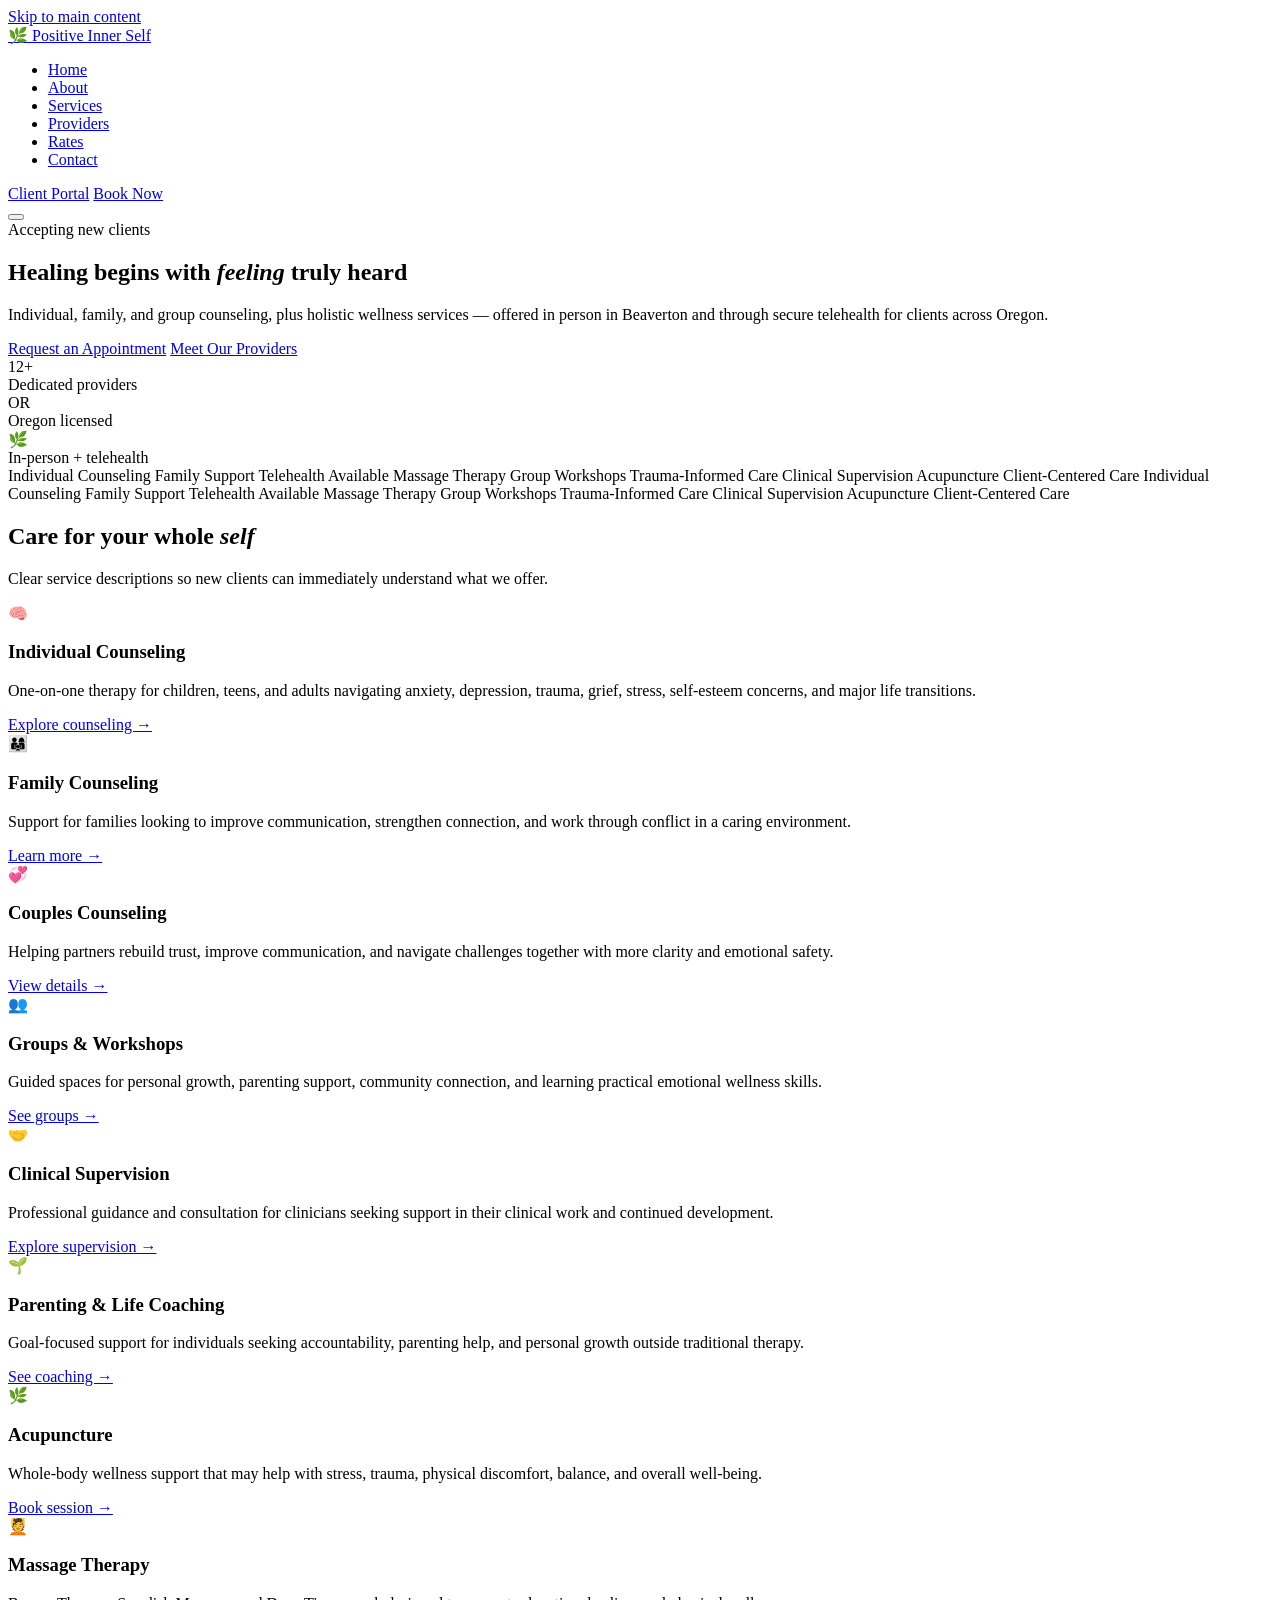
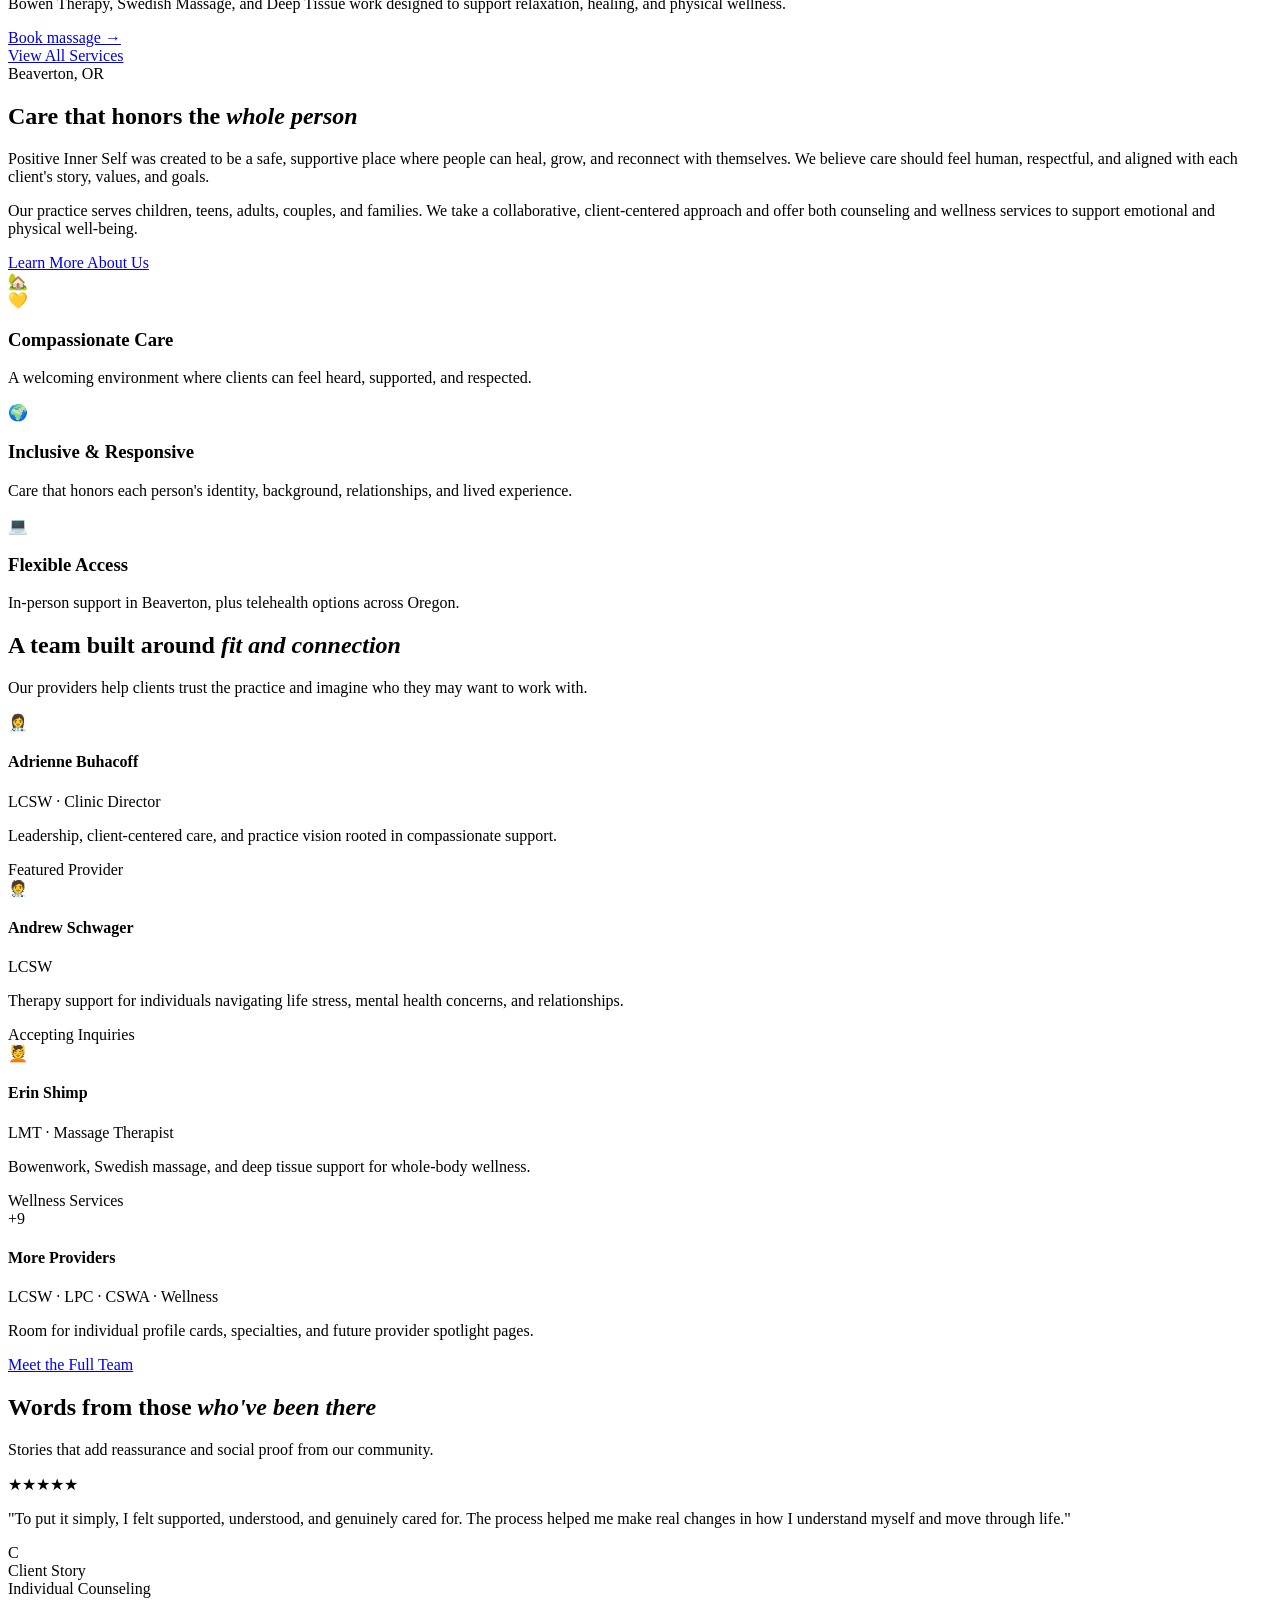
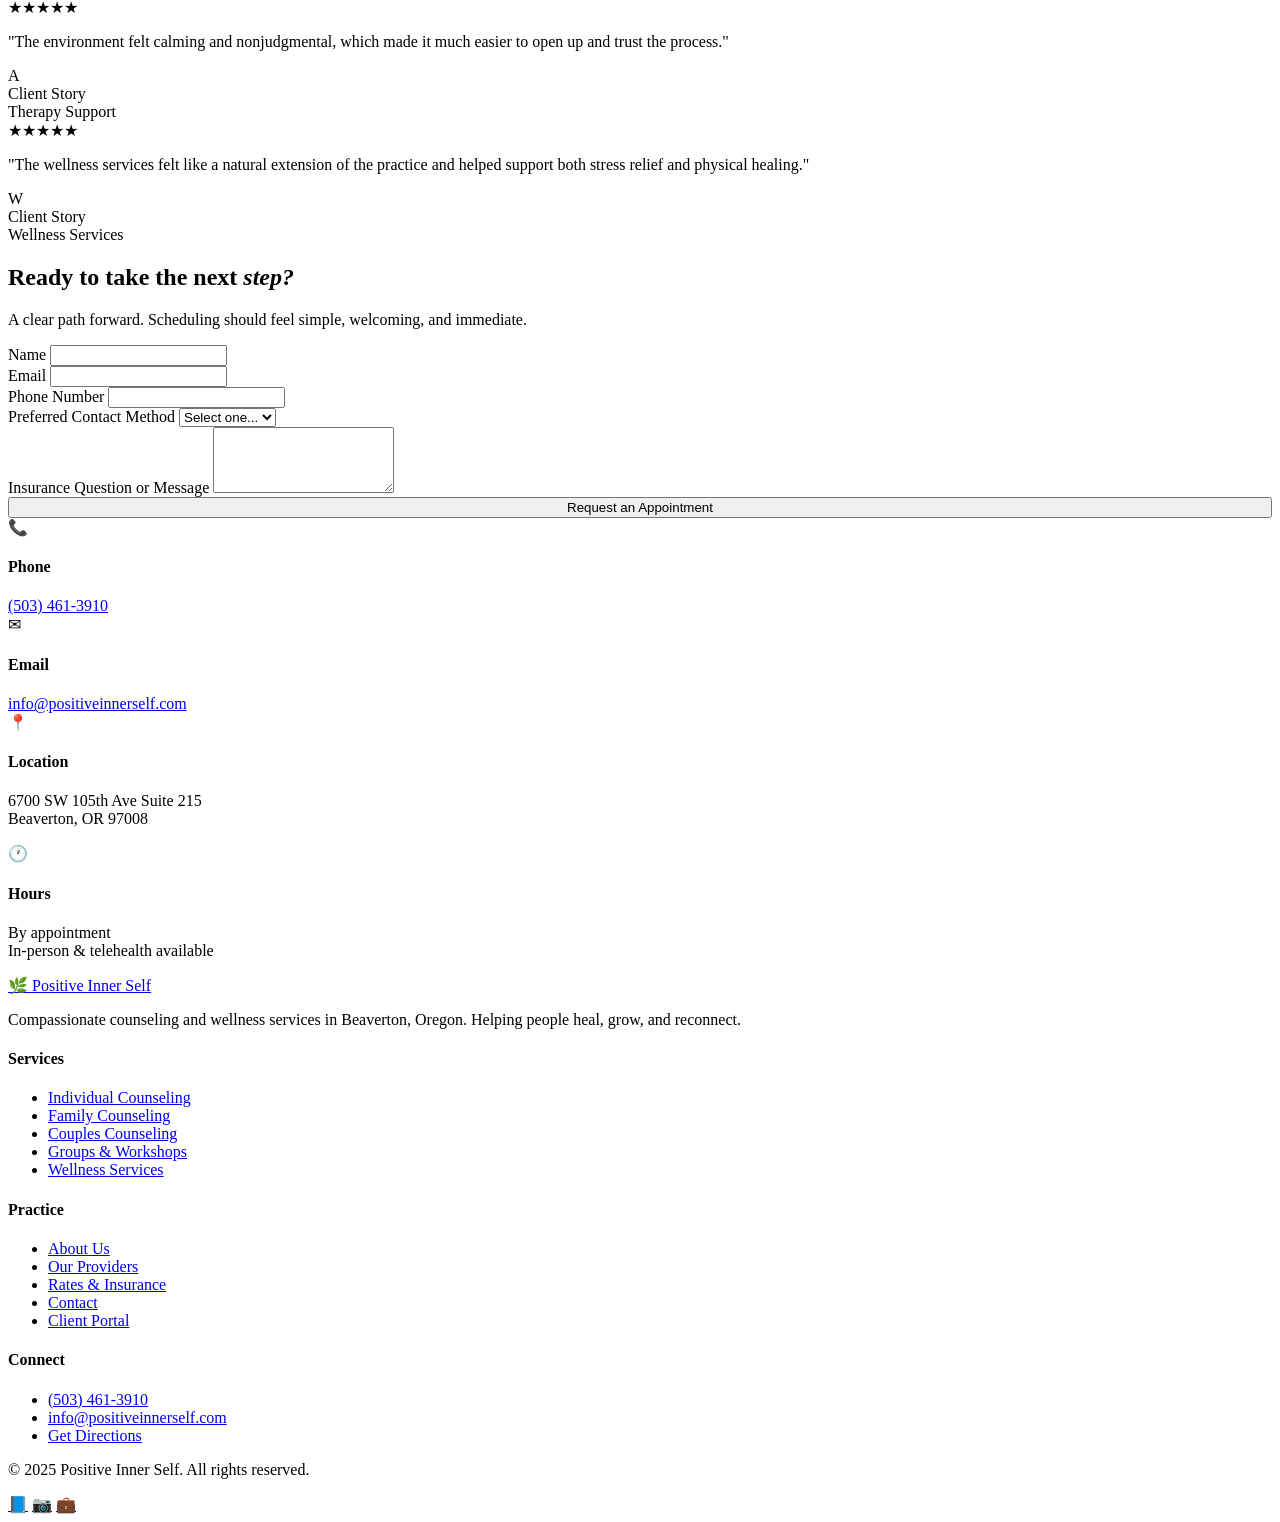
==== index.html @ ef91cd3d "Create index.html" ====
<!DOCTYPE html>
<html lang="en">
<head>
  <meta charset="UTF-8">
  <meta name="viewport" content="width=device-width, initial-scale=1.0">
  <meta name="description" content="Positive Inner Self offers compassionate counseling, therapy, and wellness services in Beaverton, Oregon. In-person and telehealth options available.">
  <title>Positive Inner Self — Compassionate Counseling in Beaverton, OR</title>
  <link rel="preconnect" href="[fonts.googleapis.com](https://fonts.googleapis.com)">
  <link rel="preconnect" href="[fonts.gstatic.com](https://fonts.gstatic.com)" crossorigin>
  <link href="[fonts.googleapis.com](https://fonts.googleapis.com/css2?family=Inter:wght@400;500;600;700&family=Playfair+Display:ital,wght@0,600;0,700;1,600&display=swap)" rel="stylesheet">
  <link rel="stylesheet" href="css/styles.css">
</head>
<body>
  <a href="#main" class="skip-link">Skip to main content</a>

  <!-- Header -->
  <header class="header">
    <div class="header-inner">
      <a href="index.html" class="logo">
        <span class="logo-icon">🌿</span>
        <span>Positive Inner Self</span>
      </a>
      <nav class="nav" id="nav">
        <ul class="nav-links">
          <li><a href="index.html" class="active">Home</a></li>
          <li><a href="about.html">About</a></li>
          <li><a href="services.html">Services</a></li>
          <li><a href="providers.html">Providers</a></li>
          <li><a href="rates.html">Rates</a></li>
          <li><a href="contact.html">Contact</a></li>
        </ul>
        <div class="nav-cta">
          <a href="portal.html" class="btn btn-outline btn-sm">Client Portal</a>
          <a href="contact.html" class="btn btn-primary btn-sm">Book Now</a>
        </div>
        <button class="mobile-menu-btn" aria-label="Toggle menu" onclick="document.getElementById('nav').classList.toggle('open')">
          <span></span>
          <span></span>
          <span></span>
        </button>
      </nav>
    </div>
  </header>

  <main id="main">
    <!-- Hero Section -->
    <section class="hero">
      <div class="container">
        <div class="hero-content">
          <span class="hero-badge">Accepting new clients</span>
          <h1>Healing begins with <em class="text-accent">feeling</em> truly heard</h1>
          <p>Individual, family, and group counseling, plus holistic wellness services — offered in person in Beaverton and through secure telehealth for clients across Oregon.</p>
          <div class="hero-buttons">
            <a href="contact.html" class="btn btn-primary btn-lg">Request an Appointment</a>
            <a href="providers.html" class="btn btn-secondary btn-lg">Meet Our Providers</a>
          </div>
          <div class="hero-stats">
            <div class="hero-stat">
              <div class="hero-stat-number">12+</div>
              <div class="hero-stat-label">Dedicated providers</div>
            </div>
            <div class="hero-stat">
              <div class="hero-stat-number">OR</div>
              <div class="hero-stat-label">Oregon licensed</div>
            </div>
            <div class="hero-stat">
              <div class="hero-stat-number">🌿</div>
              <div class="hero-stat-label">In-person + telehealth</div>
            </div>
          </div>
        </div>
      </div>
    </section>

    <!-- Service Tags Marquee -->
    <div class="marquee">
      <div class="marquee-content">
        <span class="marquee-tag">Individual Counseling</span>
        <span class="marquee-tag">Family Support</span>
        <span class="marquee-tag">Telehealth Available</span>
        <span class="marquee-tag">Massage Therapy</span>
        <span class="marquee-tag">Group Workshops</span>
        <span class="marquee-tag">Trauma-Informed Care</span>
        <span class="marquee-tag">Clinical Supervision</span>
        <span class="marquee-tag">Acupuncture</span>
        <span class="marquee-tag">Client-Centered Care</span>
        <span class="marquee-tag">Individual Counseling</span>
        <span class="marquee-tag">Family Support</span>
        <span class="marquee-tag">Telehealth Available</span>
        <span class="marquee-tag">Massage Therapy</span>
        <span class="marquee-tag">Group Workshops</span>
        <span class="marquee-tag">Trauma-Informed Care</span>
        <span class="marquee-tag">Clinical Supervision</span>
        <span class="marquee-tag">Acupuncture</span>
        <span class="marquee-tag">Client-Centered Care</span>
      </div>
    </div>

    <!-- Services Section -->
    <section class="section">
      <div class="container">
        <div class="section-header">
          <h2>Care for your whole <em class="text-accent">self</em></h2>
          <p>Clear service descriptions so new clients can immediately understand what we offer.</p>
        </div>
        <div class="services-grid">
          <div class="card service-card featured">
            <div class="card-icon">🧠</div>
            <h3>Individual Counseling</h3>
            <p>One-on-one therapy for children, teens, and adults navigating anxiety, depression, trauma, grief, stress, self-esteem concerns, and major life transitions.</p>
            <a href="services.html#individual" class="card-link">Explore counseling →</a>
          </div>
          <div class="card service-card">
            <div class="card-icon">👨‍👩‍👧</div>
            <h3>Family Counseling</h3>
            <p>Support for families looking to improve communication, strengthen connection, and work through conflict in a caring environment.</p>
            <a href="services.html#family" class="card-link">Learn more →</a>
          </div>
          <div class="card service-card">
            <div class="card-icon">💞</div>
            <h3>Couples Counseling</h3>
            <p>Helping partners rebuild trust, improve communication, and navigate challenges together with more clarity and emotional safety.</p>
            <a href="services.html#couples" class="card-link">View details →</a>
          </div>
          <div class="card service-card">
            <div class="card-icon">👥</div>
            <h3>Groups & Workshops</h3>
            <p>Guided spaces for personal growth, parenting support, community connection, and learning practical emotional wellness skills.</p>
            <a href="services.html#groups" class="card-link">See groups →</a>
          </div>
          <div class="card service-card">
            <div class="card-icon">🤝</div>
            <h3>Clinical Supervision</h3>
            <p>Professional guidance and consultation for clinicians seeking support in their clinical work and continued development.</p>
            <a href="services.html#supervision" class="card-link">Explore supervision →</a>
          </div>
          <div class="card service-card">
            <div class="card-icon">🌱</div>
            <h3>Parenting & Life Coaching</h3>
            <p>Goal-focused support for individuals seeking accountability, parenting help, and personal growth outside traditional therapy.</p>
            <a href="services.html#coaching" class="card-link">See coaching →</a>
          </div>
          <div class="card service-card">
            <div class="card-icon">🌿</div>
            <h3>Acupuncture</h3>
            <p>Whole-body wellness support that may help with stress, trauma, physical discomfort, balance, and overall well-being.</p>
            <a href="services.html#acupuncture" class="card-link">Book session →</a>
          </div>
          <div class="card service-card">
            <div class="card-icon">💆</div>
            <h3>Massage Therapy</h3>
            <p>Bowen Therapy, Swedish Massage, and Deep Tissue work designed to support relaxation, healing, and physical wellness.</p>
            <a href="services.html#massage" class="card-link">Book massage →</a>
          </div>
        </div>
        <div class="text-center mt-4">
          <a href="services.html" class="btn btn-primary">View All Services</a>
        </div>
      </div>
    </section>

    <!-- About Preview Section -->
    <section class="section" style="background: var(--color-primary-light);">
      <div class="container">
        <div class="about-content">
          <div>
            <span class="hero-badge">Beaverton, OR</span>
            <h2>Care that honors the <em class="text-accent">whole person</em></h2>
            <p>Positive Inner Self was created to be a safe, supportive place where people can heal, grow, and reconnect with themselves. We believe care should feel human, respectful, and aligned with each client's story, values, and goals.</p>
            <p>Our practice serves children, teens, adults, couples, and families. We take a collaborative, client-centered approach and offer both counseling and wellness services to support emotional and physical well-being.</p>
            <a href="about.html" class="btn btn-primary mt-2">Learn More About Us</a>
          </div>
          <div class="about-image">🏡</div>
        </div>
      </div>
    </section>

    <!-- Values Section -->
    <section class="section">
      <div class="container">
        <div class="values-grid">
          <div class="card value-card">
            <div class="value-icon">💛</div>
            <h3>Compassionate Care</h3>
            <p>A welcoming environment where clients can feel heard, supported, and respected.</p>
          </div>
          <div class="card value-card">
            <div class="value-icon">🌍</div>
            <h3>Inclusive & Responsive</h3>
            <p>Care that honors each person's identity, background, relationships, and lived experience.</p>
          </div>
          <div class="card value-card">
            <div class="value-icon">💻</div>
            <h3>Flexible Access</h3>
            <p>In-person support in Beaverton, plus telehealth options across Oregon.</p>
          </div>
        </div>
      </div>
    </section>

    <!-- Providers Preview -->
    <section class="section" style="background: var(--color-white);">
      <div class="container">
        <div class="section-header">
          <h2>A team built around <em class="text-accent">fit and connection</em></h2>
          <p>Our providers help clients trust the practice and imagine who they may want to work with.</p>
        </div>
        <div class="providers-grid">
          <div class="card provider-card">
            <div class="provider-avatar">👩‍⚕️</div>
            <h4>Adrienne Buhacoff</h4>
            <p class="provider-role">LCSW · Clinic Director</p>
            <p>Leadership, client-centered care, and practice vision rooted in compassionate support.</p>
            <span class="provider-badge">Featured Provider</span>
          </div>
          <div class="card provider-card">
            <div class="provider-avatar">🧑‍⚕️</div>
            <h4>Andrew Schwager</h4>
            <p class="provider-role">LCSW</p>
            <p>Therapy support for individuals navigating life stress, mental health concerns, and relationships.</p>
            <span class="provider-badge">Accepting Inquiries</span>
          </div>
          <div class="card provider-card">
            <div class="provider-avatar">💆</div>
            <h4>Erin Shimp</h4>
            <p class="provider-role">LMT · Massage Therapist</p>
            <p>Bowenwork, Swedish massage, and deep tissue support for whole-body wellness.</p>
            <span class="provider-badge">Wellness Services</span>
          </div>
          <div class="card provider-card">
            <div class="provider-avatar">+9</div>
            <h4>More Providers</h4>
            <p class="provider-role">LCSW · LPC · CSWA · Wellness</p>
            <p>Room for individual profile cards, specialties, and future provider spotlight pages.</p>
          </div>
        </div>
        <div class="text-center mt-4">
          <a href="providers.html" class="btn btn-primary">Meet the Full Team</a>
        </div>
      </div>
    </section>

    <!-- Testimonials Section -->
    <section class="section">
      <div class="container">
        <div class="section-header">
          <h2>Words from those <em class="text-accent">who've been there</em></h2>
          <p>Stories that add reassurance and social proof from our community.</p>
        </div>
        <div class="testimonials-grid">
          <div class="testimonial-card">
            <div class="testimonial-stars">★★★★★</div>
            <p class="testimonial-text">"To put it simply, I felt supported, understood, and genuinely cared for. The process helped me make real changes in how I understand myself and move through life."</p>
            <div class="testimonial-author">
              <div class="testimonial-avatar">C</div>
              <div>
                <div class="testimonial-name">Client Story</div>
                <div class="testimonial-service">Individual Counseling</div>
              </div>
            </div>
          </div>
          <div class="testimonial-card">
            <div class="testimonial-stars">★★★★★</div>
            <p class="testimonial-text">"The environment felt calming and nonjudgmental, which made it much easier to open up and trust the process."</p>
            <div class="testimonial-author">
              <div class="testimonial-avatar">A</div>
              <div>
                <div class="testimonial-name">Client Story</div>
                <div class="testimonial-service">Therapy Support</div>
              </div>
            </div>
          </div>
          <div class="testimonial-card">
            <div class="testimonial-stars">★★★★★</div>
            <p class="testimonial-text">"The wellness services felt like a natural extension of the practice and helped support both stress relief and physical healing."</p>
            <div class="testimonial-author">
              <div class="testimonial-avatar">W</div>
              <div>
                <div class="testimonial-name">Client Story</div>
                <div class="testimonial-service">Wellness Services</div>
              </div>
            </div>
          </div>
        </div>
      </div>
    </section>

    <!-- CTA Section -->
    <section class="section contact-section">
      <div class="container">
        <div class="section-header">
          <h2>Ready to take the next <em class="text-accent">step?</em></h2>
          <p>A clear path forward. Scheduling should feel simple, welcoming, and immediate.</p>
        </div>
        <div class="contact-grid">
          <div class="contact-form">
            <form action="#" method="POST">
              <div class="form-group">
                <label for="name">Name</label>
                <input type="text" id="name" name="name" required>
              </div>
              <div class="form-group">
                <label for="email">Email</label>
                <input type="email" id="email" name="email" required>
              </div>
              <div class="form-group">
                <label for="phone">Phone Number</label>
                <input type="tel" id="phone" name="phone">
              </div>
              <div class="form-group">
                <label for="contact-method">Preferred Contact Method</label>
                <select id="contact-method" name="contact-method">
                  <option value="">Select one...</option>
                  <option value="email">Email</option>
                  <option value="phone">Phone</option>
                  <option value="either">Either</option>
                </select>
              </div>
              <div class="form-group">
                <label for="message">Insurance Question or Message</label>
                <textarea id="message" name="message" rows="4"></textarea>
              </div>
              <button type="submit" class="btn btn-primary btn-lg" style="width: 100%;">Request an Appointment</button>
            </form>
          </div>
          <div class="contact-info">
            <div class="contact-item">
              <div class="contact-icon">📞</div>
              <div>
                <h4>Phone</h4>
                <a href="tel:5034613910">(503) 461-3910</a>
              </div>
            </div>
            <div class="contact-item">
              <div class="contact-icon">✉</div>
              <div>
                <h4>Email</h4>
                <a href="mailto:info@positiveinnerself.com">info@positiveinnerself.com</a>
              </div>
            </div>
            <div class="contact-item">
              <div class="contact-icon">📍</div>
              <div>
                <h4>Location</h4>
                <p>6700 SW 105th Ave Suite 215<br>Beaverton, OR 97008</p>
              </div>
            </div>
            <div class="contact-item">
              <div class="contact-icon">🕐</div>
              <div>
                <h4>Hours</h4>
                <p>By appointment<br>In-person & telehealth available</p>
              </div>
            </div>
          </div>
        </div>
      </div>
    </section>
  </main>

  <!-- Footer -->
  <footer class="footer">
    <div class="container">
      <div class="footer-grid">
        <div class="footer-brand">
          <a href="index.html" class="logo">
            <span class="logo-icon">🌿</span>
            <span>Positive Inner Self</span>
          </a>
          <p>Compassionate counseling and wellness services in Beaverton, Oregon. Helping people heal, grow, and reconnect.</p>
        </div>
        <div class="footer-column">
          <h4>Services</h4>
          <ul class="footer-links">
            <li><a href="services.html#individual">Individual Counseling</a></li>
            <li><a href="services.html#family">Family Counseling</a></li>
            <li><a href="services.html#couples">Couples Counseling</a></li>
            <li><a href="services.html#groups">Groups & Workshops</a></li>
            <li><a href="services.html#wellness">Wellness Services</a></li>
          </ul>
        </div>
        <div class="footer-column">
          <h4>Practice</h4>
          <ul class="footer-links">
            <li><a href="about.html">About Us</a></li>
            <li><a href="providers.html">Our Providers</a></li>
            <li><a href="rates.html">Rates & Insurance</a></li>
            <li><a href="contact.html">Contact</a></li>
            <li><a href="portal.html">Client Portal</a></li>
          </ul>
        </div>
        <div class="footer-column">
          <h4>Connect</h4>
          <ul class="footer-links">
            <li><a href="tel:5034613910">(503) 461-3910</a></li>
            <li><a href="mailto:info@positiveinnerself.com">info@positiveinnerself.com</a></li>
            <li><a href="[maps.google.com](https://maps.google.com)" target="_blank" rel="noopener">Get Directions</a></li>
          </ul>
        </div>
      </div>
      <div class="footer-bottom">
        <p>&copy; 2025 Positive Inner Self. All rights reserved.</p>
        <div class="footer-social">
          <a href="#" aria-label="Facebook">📘</a>
          <a href="#" aria-label="Instagram">📷</a>
          <a href="#" aria-label="LinkedIn">💼</a>
        </div>
      </div>
    </div>
  </footer>
</body>
</html>
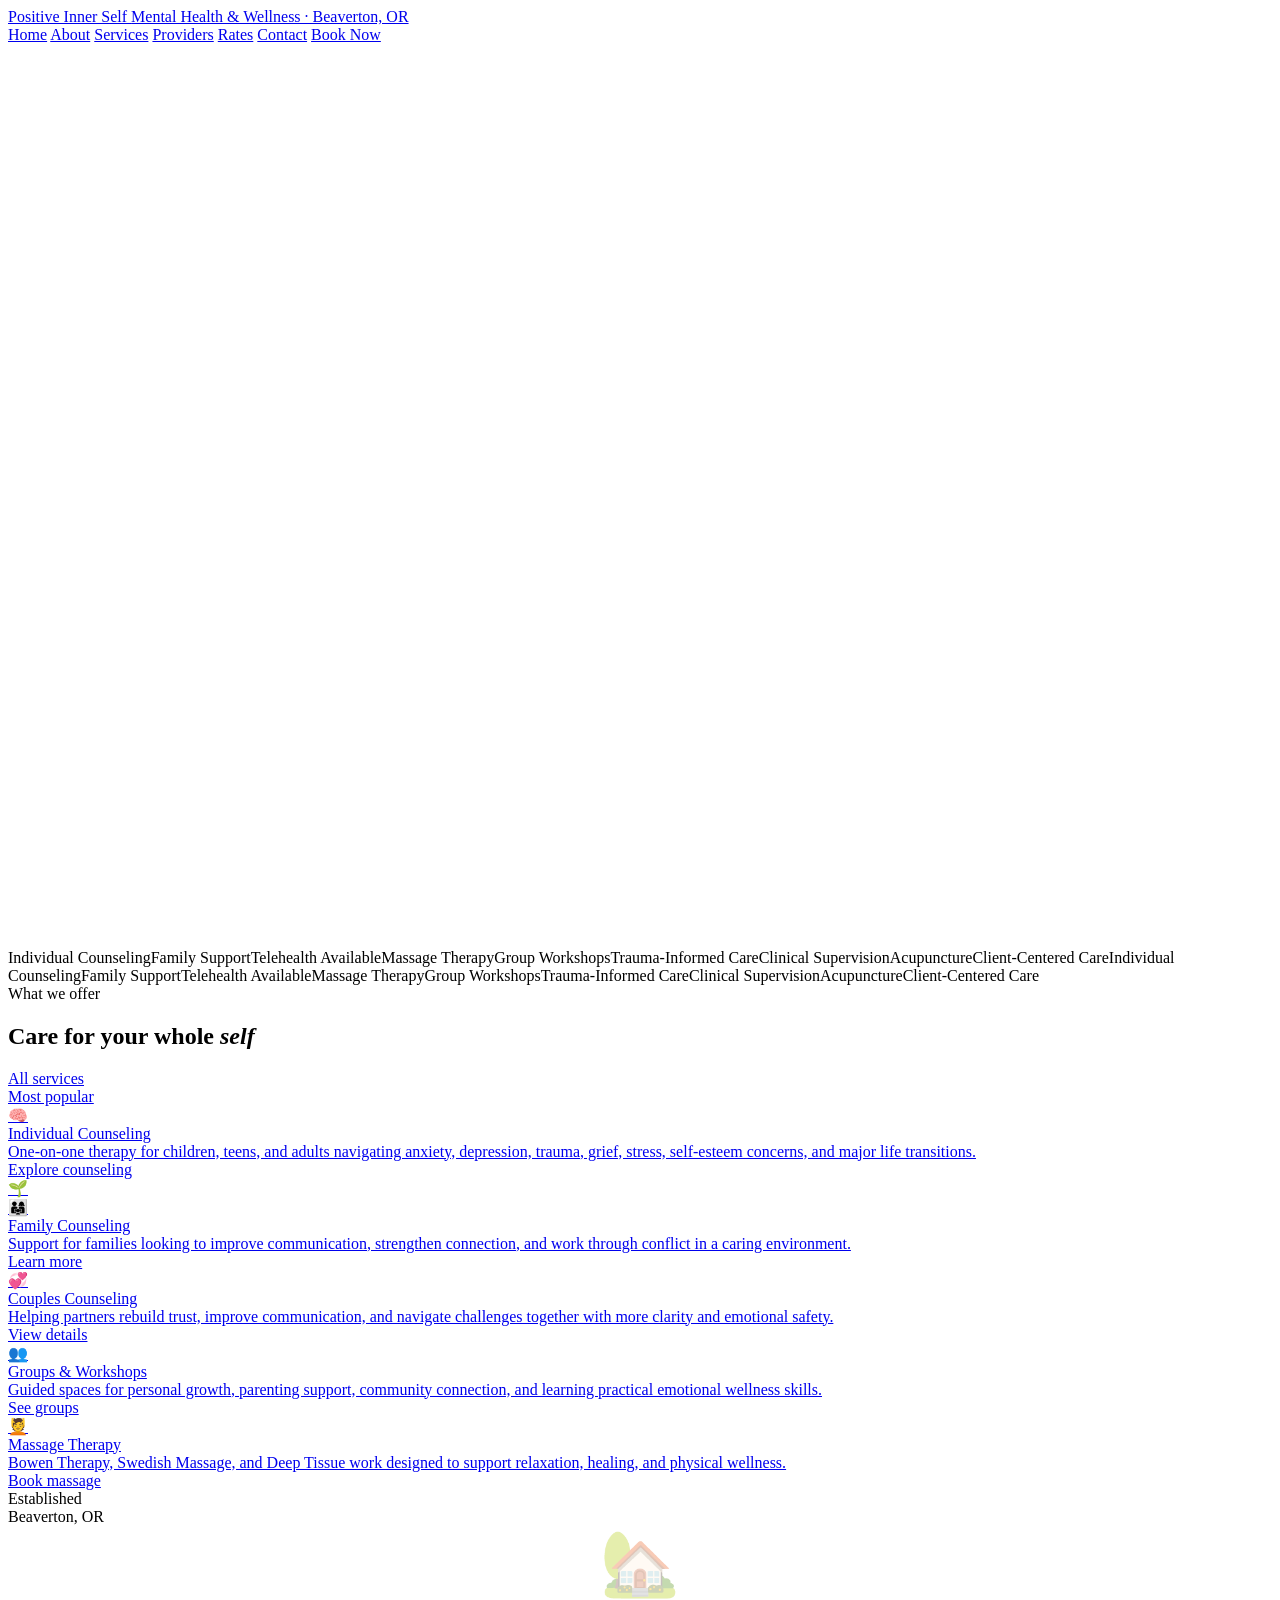
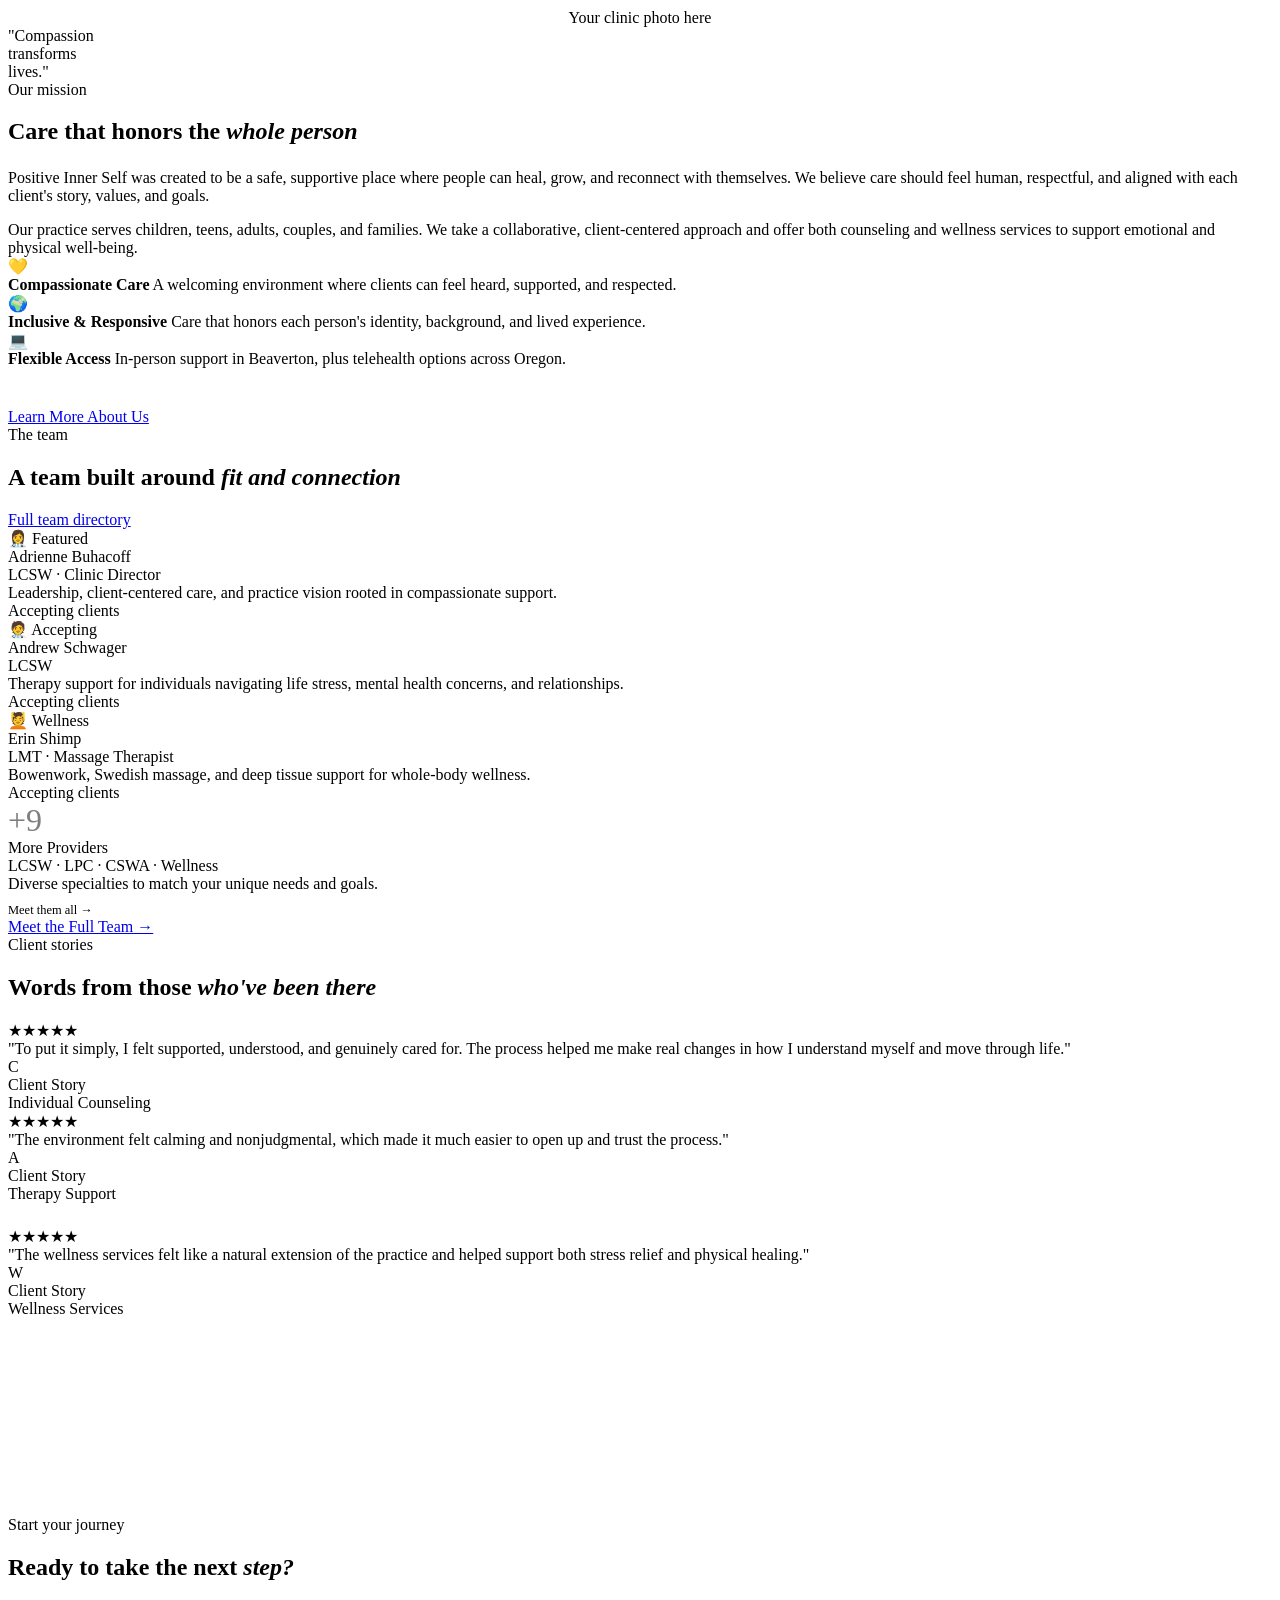
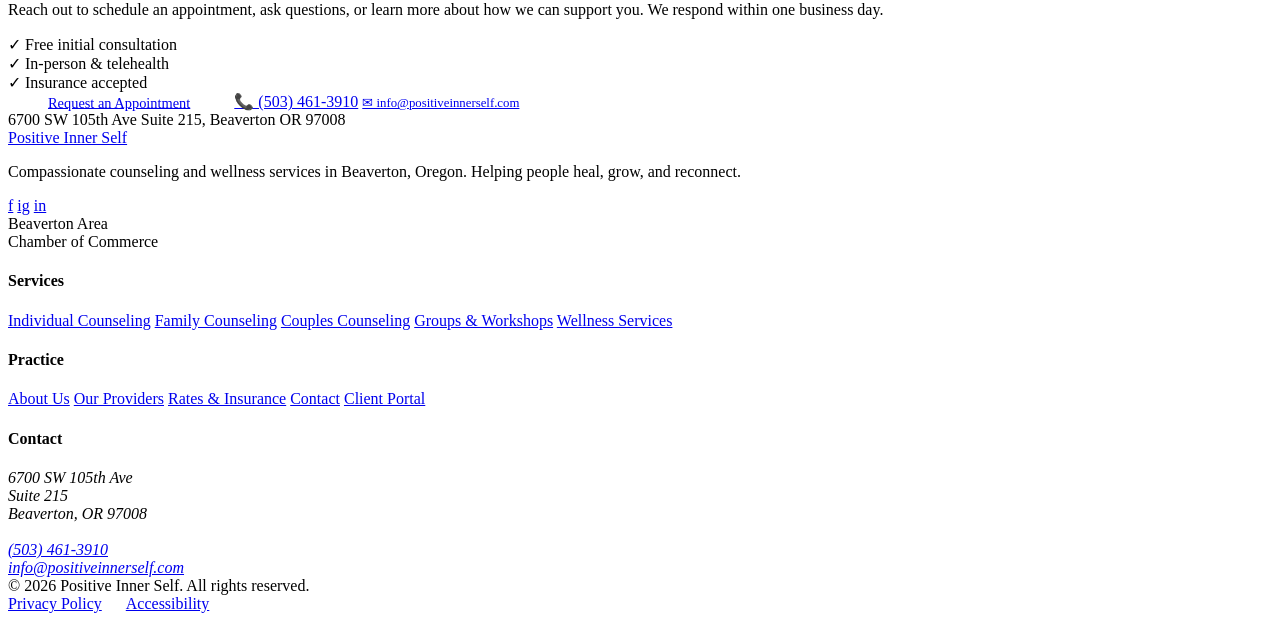
==== commit c5a0dd06: "Update index.html" ====
--- a/index.html
+++ b/index.html
@@ -1,412 +1,509 @@
 <!DOCTYPE html>
 <html lang="en">
 <head>
-  <meta charset="UTF-8">
-  <meta name="viewport" content="width=device-width, initial-scale=1.0">
-  <meta name="description" content="Positive Inner Self offers compassionate counseling, therapy, and wellness services in Beaverton, Oregon. In-person and telehealth options available.">
-  <title>Positive Inner Self — Compassionate Counseling in Beaverton, OR</title>
-  <link rel="preconnect" href="[fonts.googleapis.com](https://fonts.googleapis.com)">
-  <link rel="preconnect" href="[fonts.gstatic.com](https://fonts.gstatic.com)" crossorigin>
-  <link href="[fonts.googleapis.com](https://fonts.googleapis.com/css2?family=Inter:wght@400;500;600;700&family=Playfair+Display:ital,wght@0,600;0,700;1,600&display=swap)" rel="stylesheet">
-  <link rel="stylesheet" href="css/styles.css">
+<meta charset="UTF-8">
+<meta name="viewport" content="width=device-width, initial-scale=1.0">
+<title>Positive Inner Self — Compassionate Counseling in Beaverton, OR</title>
+<link rel="preconnect" href="https://fonts.googleapis.com">
+<link rel="preconnect" href="https://fonts.gstatic.com" crossorigin>
+<link href="https://fonts.googleapis.com/css2?family=Cormorant+Garamond:ital,wght@0,300;0,400;0,500;0,600;1,300;1,400&family=DM+Sans:wght@300;400;500&display=swap" rel="stylesheet">
+<link rel="stylesheet" href="style.css">
+<style>
+  /* HOME-SPECIFIC HERO */
+  .hero {
+    min-height: 100vh;
+    display: grid;
+    grid-template-columns: 1fr 1fr;
+    position: relative;
+    overflow: hidden;
+  }
+  .hero-left {
+    background: var(--cream);
+    display: flex; flex-direction: column; justify-content: center;
+    padding: 8rem 4rem 6rem 5rem;
+    position: relative; z-index: 2;
+  }
+  .hero-eyebrow {
+    font-size: 0.72rem; font-weight: 400; letter-spacing: 0.2em;
+    text-transform: uppercase; color: var(--clay);
+    margin-bottom: 1.8rem; display: flex; align-items: center; gap: 0.75rem;
+    opacity: 0; animation: fadeUp 0.8s ease 0.2s forwards;
+  }
+  .hero-eyebrow::before { content: ''; width: 28px; height: 1px; background: var(--clay); flex-shrink: 0; }
+  .hero-headline {
+    font-family: 'Cormorant Garamond', serif;
+    font-size: clamp(3.2rem, 5.5vw, 5.2rem);
+    font-weight: 300; line-height: 1.08; color: var(--bark);
+    margin-bottom: 2rem; opacity: 0; animation: fadeUp 0.9s ease 0.35s forwards;
+  }
+  .hero-headline em { font-style: italic; color: var(--sage); }
+  .hero-sub {
+    font-size: 1rem; font-weight: 300; line-height: 1.75; color: var(--bark-lt);
+    max-width: 400px; margin-bottom: 2.8rem;
+    opacity: 0; animation: fadeUp 0.9s ease 0.5s forwards;
+  }
+  .hero-actions {
+    display: flex; align-items: center; gap: 1.5rem;
+    opacity: 0; animation: fadeUp 0.9s ease 0.65s forwards;
+  }
+  .hero-stats {
+    margin-top: 4rem; display: flex; gap: 2.5rem;
+    padding-top: 2.5rem; border-top: 1px solid rgba(74,124,89,0.15);
+    opacity: 0; animation: fadeUp 0.9s ease 0.8s forwards;
+  }
+  .stat-num { font-family: 'Cormorant Garamond', serif; font-size: 2.4rem; font-weight: 300; color: var(--sage); line-height: 1; margin-bottom: 0.2rem; }
+  .stat-label { font-size: 0.72rem; color: var(--stone); letter-spacing: 0.08em; text-transform: uppercase; }
+  .hero-right {
+    position: relative; background: var(--sage-pale); overflow: hidden;
+  }
+  .hero-image-wrap { position: absolute; inset: 0; overflow: hidden; }
+  .blob-layer { position: absolute; inset: 0; display: flex; align-items: center; justify-content: center; }
+  .blob-accent {
+    position: absolute; width: 160px; height: 160px;
+    background: var(--clay-lt); border-radius: 64% 36% 41% 59% / 47% 62% 38% 53%;
+    opacity: 0.35; top: 15%; right: 10%;
+    animation: blobMorph 10s ease-in-out infinite;
+  }
+  .blob-leaf {
+    position: absolute; bottom: 20%; left: 8%;
+    width: 100px; height: 100px; background: var(--sage-lt);
+    border-radius: 72% 28% 55% 45% / 42% 68% 32% 58%;
+    opacity: 0.4; animation: blobMorph 7s ease-in-out infinite reverse;
+  }
+  .hero-photo {
+    position: absolute; inset: 12% 8%;
+    border-radius: 55% 45% 48% 52% / 52% 46% 54% 48%;
+    overflow: hidden; animation: blobMorph 12s ease-in-out infinite;
+    background: linear-gradient(135deg, #4A7C59 0%, #7BAE8A 40%, #C4784A 100%);
+    opacity: 0; animation: blobMorph 12s ease-in-out infinite, fadeIn 1.1s ease 0.5s forwards;
+  }
+  .hero-photo-inner {
+    width: 100%; height: 100%; display: flex; flex-direction: column;
+    align-items: center; justify-content: center;
+    background: linear-gradient(160deg, var(--sage-pale) 0%, var(--mist) 50%, var(--blush) 100%);
+  }
+  .hero-photo-text {
+    font-family: 'Cormorant Garamond', serif; font-size: 1.1rem; font-style: italic;
+    color: var(--sage-deep); opacity: 0.7; text-align: center; padding: 2rem;
+  }
+  .photo-icon { font-size: 3rem; margin-bottom: 0.8rem; opacity: 0.4; }
+  .hero-badge {
+    position: absolute; bottom: 12%; left: -20px;
+    background: white; border-radius: 16px; padding: 1rem 1.4rem;
+    box-shadow: 0 12px 40px rgba(46,39,32,0.12);
+    display: flex; align-items: center; gap: 0.85rem;
+    opacity: 0; animation: floatBadge 4s ease-in-out infinite, fadeUp 0.8s ease 1s forwards;
+  }
+  .badge-dot { width: 10px; height: 10px; background: #5CBE6F; border-radius: 50%; flex-shrink: 0; box-shadow: 0 0 0 4px rgba(92,190,111,0.2); animation: pulse 2s ease-in-out infinite; }
+  .badge-text { font-size: 0.8rem; color: var(--bark-lt); }
+  .badge-text strong { display: block; font-size: 0.82rem; color: var(--bark); font-weight: 500; }
+  .hero-badge2 {
+    position: absolute; top: 18%; right: -16px;
+    background: var(--sage-deep); color: white; border-radius: 12px;
+    padding: 0.9rem 1.2rem; box-shadow: 0 8px 28px rgba(45,82,64,0.3);
+    opacity: 0; animation: floatBadge 5s ease-in-out infinite reverse, fadeIn 0.8s ease 1.2s forwards;
+  }
+  .badge2-num { font-family: 'Cormorant Garamond', serif; font-size: 2rem; font-weight: 300; line-height: 1; }
+  .badge2-label { font-size: 0.7rem; opacity: 0.75; margin-top: 2px; letter-spacing: 0.05em; }
+
+  @media (max-width: 900px) {
+    .hero { grid-template-columns: 1fr; min-height: auto; }
+    .hero-left { padding: 7rem 2rem 4rem; }
+    .hero-right { height: 50vw; min-height: 300px; }
+  }
+</style>
 </head>
 <body>
-  <a href="#main" class="skip-link">Skip to main content</a>
-
-  <!-- Header -->
-  <header class="header">
-    <div class="header-inner">
-      <a href="index.html" class="logo">
-        <span class="logo-icon">🌿</span>
-        <span>Positive Inner Self</span>
-      </a>
-      <nav class="nav" id="nav">
-        <ul class="nav-links">
-          <li><a href="index.html" class="active">Home</a></li>
-          <li><a href="about.html">About</a></li>
-          <li><a href="services.html">Services</a></li>
-          <li><a href="providers.html">Providers</a></li>
-          <li><a href="rates.html">Rates</a></li>
-          <li><a href="contact.html">Contact</a></li>
-        </ul>
-        <div class="nav-cta">
-          <a href="portal.html" class="btn btn-outline btn-sm">Client Portal</a>
-          <a href="contact.html" class="btn btn-primary btn-sm">Book Now</a>
-        </div>
-        <button class="mobile-menu-btn" aria-label="Toggle menu" onclick="document.getElementById('nav').classList.toggle('open')">
-          <span></span>
-          <span></span>
-          <span></span>
-        </button>
-      </nav>
-    </div>
-  </header>
-
-  <main id="main">
-    <!-- Hero Section -->
-    <section class="hero">
-      <div class="container">
-        <div class="hero-content">
-          <span class="hero-badge">Accepting new clients</span>
-          <h1>Healing begins with <em class="text-accent">feeling</em> truly heard</h1>
-          <p>Individual, family, and group counseling, plus holistic wellness services — offered in person in Beaverton and through secure telehealth for clients across Oregon.</p>
-          <div class="hero-buttons">
-            <a href="contact.html" class="btn btn-primary btn-lg">Request an Appointment</a>
-            <a href="providers.html" class="btn btn-secondary btn-lg">Meet Our Providers</a>
+
+<div class="cursor" id="cursor"></div>
+<div class="cursor-ring" id="cursor-ring"></div>
+
+<nav id="navbar">
+  <a href="index.html" class="nav-logo">
+    Positive Inner Self
+    <span>Mental Health &amp; Wellness · Beaverton, OR</span>
+  </a>
+  <div class="nav-links">
+    <a href="index.html">Home</a>
+    <a href="about.html">About</a>
+    <a href="services.html">Services</a>
+    <a href="providers.html">Providers</a>
+    <a href="rates.html">Rates</a>
+    <a href="contact.html">Contact</a>
+    <a href="contact.html" class="nav-cta">Book Now</a>
+  </div>
+</nav>
+
+<!-- HERO -->
+<section class="hero" id="main">
+  <div class="hero-left">
+    <div class="hero-eyebrow">Compassionate Care · Beaverton, Oregon</div>
+    <h1 class="hero-headline">
+      Healing begins<br>with <em>feeling</em><br>truly heard
+    </h1>
+    <p class="hero-sub">
+      Individual, family, and group counseling, plus holistic wellness services — offered in person in Beaverton and through secure telehealth for clients across Oregon.
+    </p>
+    <div class="hero-actions">
+      <a href="contact.html" class="btn-primary">Request an Appointment</a>
+      <a href="providers.html" class="btn-ghost">Meet our providers</a>
+    </div>
+    <div class="hero-stats">
+      <div>
+        <div class="stat-num">12+</div>
+        <div class="stat-label">Dedicated providers</div>
+      </div>
+      <div>
+        <div class="stat-num">OR</div>
+        <div class="stat-label">Oregon licensed</div>
+      </div>
+      <div>
+        <div class="stat-num">∞</div>
+        <div class="stat-label">Paths to wellness</div>
+      </div>
+    </div>
+  </div>
+
+  <div class="hero-right">
+    <div class="hero-image-wrap">
+      <div class="blob-layer">
+        <div class="blob-accent"></div>
+        <div class="blob-leaf"></div>
+      </div>
+      <div class="hero-photo">
+        <div class="hero-photo-inner">
+          <div class="photo-icon">🌿</div>
+          <div class="hero-photo-text">Your clinic photography<br>goes beautifully here</div>
+        </div>
+      </div>
+    </div>
+    <div class="hero-badge">
+      <div class="badge-dot"></div>
+      <div class="badge-text">
+        <strong>Accepting new clients</strong>
+        In-person &amp; telehealth
+      </div>
+    </div>
+    <div class="hero-badge2">
+      <div class="badge2-num">★ 5.0</div>
+      <div class="badge2-label">Google Reviews</div>
+    </div>
+  </div>
+</section>
+
+<!-- MARQUEE -->
+<div class="marquee-strip">
+  <div class="marquee-inner">
+    <span>Individual Counseling</span><span>Family Support</span><span>Telehealth Available</span><span>Massage Therapy</span><span>Group Workshops</span><span>Trauma-Informed Care</span><span>Clinical Supervision</span><span>Acupuncture</span><span>Client-Centered Care</span><span>Individual Counseling</span><span>Family Support</span><span>Telehealth Available</span><span>Massage Therapy</span><span>Group Workshops</span><span>Trauma-Informed Care</span><span>Clinical Supervision</span><span>Acupuncture</span><span>Client-Centered Care</span>
+  </div>
+</div>
+
+<!-- SERVICES -->
+<section class="services" id="services">
+  <div class="section-header">
+    <div>
+      <div class="section-tag">What we offer</div>
+      <h2 class="section-title">Care for your whole <em>self</em></h2>
+    </div>
+    <a href="services.html" class="see-all">All services</a>
+  </div>
+  <div class="services-grid">
+
+    <a href="services.html#individual" class="service-card featured reveal">
+      <div>
+        <div class="service-tag">Most popular</div>
+        <div class="service-icon">🧠</div>
+        <div class="service-name">Individual Counseling</div>
+        <div class="service-desc">One-on-one therapy for children, teens, and adults navigating anxiety, depression, trauma, grief, stress, self-esteem concerns, and major life transitions.</div>
+        <div class="service-link">Explore counseling</div>
+      </div>
+      <div class="service-card-visual">🌱</div>
+    </a>
+
+    <a href="services.html#family" class="service-card reveal reveal-delay-1">
+      <div class="service-icon">👨‍👩‍👧</div>
+      <div class="service-name">Family Counseling</div>
+      <div class="service-desc">Support for families looking to improve communication, strengthen connection, and work through conflict in a caring environment.</div>
+      <div class="service-link">Learn more</div>
+    </a>
+
+    <a href="services.html#couples" class="service-card reveal reveal-delay-2">
+      <div class="service-icon">💞</div>
+      <div class="service-name">Couples Counseling</div>
+      <div class="service-desc">Helping partners rebuild trust, improve communication, and navigate challenges together with more clarity and emotional safety.</div>
+      <div class="service-link">View details</div>
+    </a>
+
+    <a href="services.html#groups" class="service-card reveal reveal-delay-3">
+      <div class="service-icon">👥</div>
+      <div class="service-name">Groups &amp; Workshops</div>
+      <div class="service-desc">Guided spaces for personal growth, parenting support, community connection, and learning practical emotional wellness skills.</div>
+      <div class="service-link">See groups</div>
+    </a>
+
+    <a href="services.html#massage" class="service-card reveal reveal-delay-4">
+      <div class="service-icon">💆</div>
+      <div class="service-name">Massage Therapy</div>
+      <div class="service-desc">Bowen Therapy, Swedish Massage, and Deep Tissue work designed to support relaxation, healing, and physical wellness.</div>
+      <div class="service-link">Book massage</div>
+    </a>
+
+  </div>
+</section>
+
+<!-- ABOUT -->
+<section class="about" id="about">
+  <div class="about-visual reveal">
+    <div class="about-img-float">
+      <div class="float-label">Established</div>
+      <div class="float-val">Beaverton, OR</div>
+    </div>
+    <div class="about-img-main">
+      <div style="text-align:center; z-index:1; position:relative;">
+        <div style="font-size:4rem; margin-bottom:0.5rem; opacity:0.35;">🏡</div>
+        <div>Your clinic photo here</div>
+      </div>
+    </div>
+    <div class="about-img-accent">
+      <div class="accent-quote">"Compassion<br>transforms<br>lives."</div>
+    </div>
+  </div>
+
+  <div class="about-content reveal reveal-delay-2">
+    <div class="section-tag">Our mission</div>
+    <h2 class="section-title" style="margin-bottom:1.5rem;">Care that honors the <em>whole person</em></h2>
+    <p class="about-body">
+      Positive Inner Self was created to be a safe, supportive place where people can heal, grow, and reconnect with themselves. We believe care should feel human, respectful, and aligned with each client's story, values, and goals.
+    </p>
+    <p class="about-body" style="margin-bottom:0;">
+      Our practice serves children, teens, adults, couples, and families. We take a collaborative, client-centered approach and offer both counseling and wellness services to support emotional and physical well-being.
+    </p>
+    <div class="about-values">
+      <div class="value-item">
+        <div class="value-icon">💛</div>
+        <div class="value-text">
+          <strong>Compassionate Care</strong>
+          <span>A welcoming environment where clients can feel heard, supported, and respected.</span>
+        </div>
+      </div>
+      <div class="value-item">
+        <div class="value-icon">🌍</div>
+        <div class="value-text">
+          <strong>Inclusive &amp; Responsive</strong>
+          <span>Care that honors each person's identity, background, and lived experience.</span>
+        </div>
+      </div>
+      <div class="value-item">
+        <div class="value-icon">💻</div>
+        <div class="value-text">
+          <strong>Flexible Access</strong>
+          <span>In-person support in Beaverton, plus telehealth options across Oregon.</span>
+        </div>
+      </div>
+    </div>
+    <div style="margin-top:2.5rem;">
+      <a href="about.html" class="btn-outline">Learn More About Us</a>
+    </div>
+  </div>
+</section>
+
+<!-- PROVIDERS -->
+<section class="providers" id="providers">
+  <div class="section-header reveal">
+    <div>
+      <div class="section-tag">The team</div>
+      <h2 class="section-title">A team built around <em>fit and connection</em></h2>
+    </div>
+    <a href="providers.html" class="see-all">Full team directory</a>
+  </div>
+  <div class="providers-grid">
+
+    <div class="provider-card reveal">
+      <div class="provider-photo">👩‍⚕️
+        <span class="provider-badge">Featured</span>
+      </div>
+      <div class="provider-info">
+        <div class="provider-name">Adrienne Buhacoff</div>
+        <div class="provider-cred">LCSW · Clinic Director</div>
+        <div class="provider-spec">Leadership, client-centered care, and practice vision rooted in compassionate support.</div>
+        <div class="provider-avail"><div class="avail-dot"></div> Accepting clients</div>
+      </div>
+    </div>
+
+    <div class="provider-card reveal reveal-delay-1">
+      <div class="provider-photo">🧑‍⚕️
+        <span class="provider-badge inquiries">Accepting</span>
+      </div>
+      <div class="provider-info">
+        <div class="provider-name">Andrew Schwager</div>
+        <div class="provider-cred">LCSW</div>
+        <div class="provider-spec">Therapy support for individuals navigating life stress, mental health concerns, and relationships.</div>
+        <div class="provider-avail"><div class="avail-dot"></div> Accepting clients</div>
+      </div>
+    </div>
+
+    <div class="provider-card reveal reveal-delay-2">
+      <div class="provider-photo">💆
+        <span class="provider-badge wellness">Wellness</span>
+      </div>
+      <div class="provider-info">
+        <div class="provider-name">Erin Shimp</div>
+        <div class="provider-cred">LMT · Massage Therapist</div>
+        <div class="provider-spec">Bowenwork, Swedish massage, and deep tissue support for whole-body wellness.</div>
+        <div class="provider-avail"><div class="avail-dot"></div> Accepting clients</div>
+      </div>
+    </div>
+
+    <div class="provider-card reveal reveal-delay-3">
+      <div class="provider-photo" style="background: linear-gradient(135deg, var(--blush), var(--mist));">
+        <span style="font-size:2rem; opacity:0.5;">+9</span>
+      </div>
+      <div class="provider-info">
+        <div class="provider-name">More Providers</div>
+        <div class="provider-cred">LCSW · LPC · CSWA · Wellness</div>
+        <div class="provider-spec">Diverse specialties to match your unique needs and goals.</div>
+        <a href="providers.html" style="display:inline-block; margin-top:0.6rem; font-size:0.78rem; color:var(--sage); text-decoration:none;">Meet them all →</a>
+      </div>
+    </div>
+
+  </div>
+  <div class="providers-cta reveal">
+    <a href="providers.html" class="btn-outline">Meet the Full Team →</a>
+  </div>
+</section>
+
+<!-- TESTIMONIALS -->
+<section class="testimonials" id="testimonials">
+  <div class="section-header reveal">
+    <div>
+      <div class="section-tag">Client stories</div>
+      <h2 class="section-title">Words from those <em>who've been there</em></h2>
+    </div>
+  </div>
+  <div class="reviews-grid">
+
+    <div class="review-card featured-review reveal">
+      <div class="stars">★★★★★</div>
+      <div class="review-text">
+        "To put it simply, I felt supported, understood, and genuinely cared for. The process helped me make real changes in how I understand myself and move through life."
+      </div>
+      <div class="review-author">
+        <div class="author-avatar">C</div>
+        <div>
+          <div class="author-name">Client Story</div>
+          <div class="author-service">Individual Counseling</div>
+        </div>
+      </div>
+    </div>
+
+    <div style="display:flex; flex-direction:column; gap:1.5rem;">
+      <div class="review-card reveal reveal-delay-1">
+        <div class="stars">★★★★★</div>
+        <div class="review-text">"The environment felt calming and nonjudgmental, which made it much easier to open up and trust the process."</div>
+        <div class="review-author">
+          <div class="author-avatar">A</div>
+          <div>
+            <div class="author-name">Client Story</div>
+            <div class="author-service">Therapy Support</div>
           </div>
-          <div class="hero-stats">
-            <div class="hero-stat">
-              <div class="hero-stat-number">12+</div>
-              <div class="hero-stat-label">Dedicated providers</div>
-            </div>
-            <div class="hero-stat">
-              <div class="hero-stat-number">OR</div>
-              <div class="hero-stat-label">Oregon licensed</div>
-            </div>
-            <div class="hero-stat">
-              <div class="hero-stat-number">🌿</div>
-              <div class="hero-stat-label">In-person + telehealth</div>
-            </div>
+        </div>
+      </div>
+
+      <div class="review-card reveal reveal-delay-2">
+        <div class="stars">★★★★★</div>
+        <div class="review-text">"The wellness services felt like a natural extension of the practice and helped support both stress relief and physical healing."</div>
+        <div class="review-author">
+          <div class="author-avatar">W</div>
+          <div>
+            <div class="author-name">Client Story</div>
+            <div class="author-service">Wellness Services</div>
           </div>
         </div>
       </div>
-    </section>
-
-    <!-- Service Tags Marquee -->
-    <div class="marquee">
-      <div class="marquee-content">
-        <span class="marquee-tag">Individual Counseling</span>
-        <span class="marquee-tag">Family Support</span>
-        <span class="marquee-tag">Telehealth Available</span>
-        <span class="marquee-tag">Massage Therapy</span>
-        <span class="marquee-tag">Group Workshops</span>
-        <span class="marquee-tag">Trauma-Informed Care</span>
-        <span class="marquee-tag">Clinical Supervision</span>
-        <span class="marquee-tag">Acupuncture</span>
-        <span class="marquee-tag">Client-Centered Care</span>
-        <span class="marquee-tag">Individual Counseling</span>
-        <span class="marquee-tag">Family Support</span>
-        <span class="marquee-tag">Telehealth Available</span>
-        <span class="marquee-tag">Massage Therapy</span>
-        <span class="marquee-tag">Group Workshops</span>
-        <span class="marquee-tag">Trauma-Informed Care</span>
-        <span class="marquee-tag">Clinical Supervision</span>
-        <span class="marquee-tag">Acupuncture</span>
-        <span class="marquee-tag">Client-Centered Care</span>
-      </div>
-    </div>
-
-    <!-- Services Section -->
-    <section class="section">
-      <div class="container">
-        <div class="section-header">
-          <h2>Care for your whole <em class="text-accent">self</em></h2>
-          <p>Clear service descriptions so new clients can immediately understand what we offer.</p>
-        </div>
-        <div class="services-grid">
-          <div class="card service-card featured">
-            <div class="card-icon">🧠</div>
-            <h3>Individual Counseling</h3>
-            <p>One-on-one therapy for children, teens, and adults navigating anxiety, depression, trauma, grief, stress, self-esteem concerns, and major life transitions.</p>
-            <a href="services.html#individual" class="card-link">Explore counseling →</a>
-          </div>
-          <div class="card service-card">
-            <div class="card-icon">👨‍👩‍👧</div>
-            <h3>Family Counseling</h3>
-            <p>Support for families looking to improve communication, strengthen connection, and work through conflict in a caring environment.</p>
-            <a href="services.html#family" class="card-link">Learn more →</a>
-          </div>
-          <div class="card service-card">
-            <div class="card-icon">💞</div>
-            <h3>Couples Counseling</h3>
-            <p>Helping partners rebuild trust, improve communication, and navigate challenges together with more clarity and emotional safety.</p>
-            <a href="services.html#couples" class="card-link">View details →</a>
-          </div>
-          <div class="card service-card">
-            <div class="card-icon">👥</div>
-            <h3>Groups & Workshops</h3>
-            <p>Guided spaces for personal growth, parenting support, community connection, and learning practical emotional wellness skills.</p>
-            <a href="services.html#groups" class="card-link">See groups →</a>
-          </div>
-          <div class="card service-card">
-            <div class="card-icon">🤝</div>
-            <h3>Clinical Supervision</h3>
-            <p>Professional guidance and consultation for clinicians seeking support in their clinical work and continued development.</p>
-            <a href="services.html#supervision" class="card-link">Explore supervision →</a>
-          </div>
-          <div class="card service-card">
-            <div class="card-icon">🌱</div>
-            <h3>Parenting & Life Coaching</h3>
-            <p>Goal-focused support for individuals seeking accountability, parenting help, and personal growth outside traditional therapy.</p>
-            <a href="services.html#coaching" class="card-link">See coaching →</a>
-          </div>
-          <div class="card service-card">
-            <div class="card-icon">🌿</div>
-            <h3>Acupuncture</h3>
-            <p>Whole-body wellness support that may help with stress, trauma, physical discomfort, balance, and overall well-being.</p>
-            <a href="services.html#acupuncture" class="card-link">Book session →</a>
-          </div>
-          <div class="card service-card">
-            <div class="card-icon">💆</div>
-            <h3>Massage Therapy</h3>
-            <p>Bowen Therapy, Swedish Massage, and Deep Tissue work designed to support relaxation, healing, and physical wellness.</p>
-            <a href="services.html#massage" class="card-link">Book massage →</a>
-          </div>
-        </div>
-        <div class="text-center mt-4">
-          <a href="services.html" class="btn btn-primary">View All Services</a>
-        </div>
-      </div>
-    </section>
-
-    <!-- About Preview Section -->
-    <section class="section" style="background: var(--color-primary-light);">
-      <div class="container">
-        <div class="about-content">
-          <div>
-            <span class="hero-badge">Beaverton, OR</span>
-            <h2>Care that honors the <em class="text-accent">whole person</em></h2>
-            <p>Positive Inner Self was created to be a safe, supportive place where people can heal, grow, and reconnect with themselves. We believe care should feel human, respectful, and aligned with each client's story, values, and goals.</p>
-            <p>Our practice serves children, teens, adults, couples, and families. We take a collaborative, client-centered approach and offer both counseling and wellness services to support emotional and physical well-being.</p>
-            <a href="about.html" class="btn btn-primary mt-2">Learn More About Us</a>
-          </div>
-          <div class="about-image">🏡</div>
-        </div>
-      </div>
-    </section>
-
-    <!-- Values Section -->
-    <section class="section">
-      <div class="container">
-        <div class="values-grid">
-          <div class="card value-card">
-            <div class="value-icon">💛</div>
-            <h3>Compassionate Care</h3>
-            <p>A welcoming environment where clients can feel heard, supported, and respected.</p>
-          </div>
-          <div class="card value-card">
-            <div class="value-icon">🌍</div>
-            <h3>Inclusive & Responsive</h3>
-            <p>Care that honors each person's identity, background, relationships, and lived experience.</p>
-          </div>
-          <div class="card value-card">
-            <div class="value-icon">💻</div>
-            <h3>Flexible Access</h3>
-            <p>In-person support in Beaverton, plus telehealth options across Oregon.</p>
-          </div>
-        </div>
-      </div>
-    </section>
-
-    <!-- Providers Preview -->
-    <section class="section" style="background: var(--color-white);">
-      <div class="container">
-        <div class="section-header">
-          <h2>A team built around <em class="text-accent">fit and connection</em></h2>
-          <p>Our providers help clients trust the practice and imagine who they may want to work with.</p>
-        </div>
-        <div class="providers-grid">
-          <div class="card provider-card">
-            <div class="provider-avatar">👩‍⚕️</div>
-            <h4>Adrienne Buhacoff</h4>
-            <p class="provider-role">LCSW · Clinic Director</p>
-            <p>Leadership, client-centered care, and practice vision rooted in compassionate support.</p>
-            <span class="provider-badge">Featured Provider</span>
-          </div>
-          <div class="card provider-card">
-            <div class="provider-avatar">🧑‍⚕️</div>
-            <h4>Andrew Schwager</h4>
-            <p class="provider-role">LCSW</p>
-            <p>Therapy support for individuals navigating life stress, mental health concerns, and relationships.</p>
-            <span class="provider-badge">Accepting Inquiries</span>
-          </div>
-          <div class="card provider-card">
-            <div class="provider-avatar">💆</div>
-            <h4>Erin Shimp</h4>
-            <p class="provider-role">LMT · Massage Therapist</p>
-            <p>Bowenwork, Swedish massage, and deep tissue support for whole-body wellness.</p>
-            <span class="provider-badge">Wellness Services</span>
-          </div>
-          <div class="card provider-card">
-            <div class="provider-avatar">+9</div>
-            <h4>More Providers</h4>
-            <p class="provider-role">LCSW · LPC · CSWA · Wellness</p>
-            <p>Room for individual profile cards, specialties, and future provider spotlight pages.</p>
-          </div>
-        </div>
-        <div class="text-center mt-4">
-          <a href="providers.html" class="btn btn-primary">Meet the Full Team</a>
-        </div>
-      </div>
-    </section>
-
-    <!-- Testimonials Section -->
-    <section class="section">
-      <div class="container">
-        <div class="section-header">
-          <h2>Words from those <em class="text-accent">who've been there</em></h2>
-          <p>Stories that add reassurance and social proof from our community.</p>
-        </div>
-        <div class="testimonials-grid">
-          <div class="testimonial-card">
-            <div class="testimonial-stars">★★★★★</div>
-            <p class="testimonial-text">"To put it simply, I felt supported, understood, and genuinely cared for. The process helped me make real changes in how I understand myself and move through life."</p>
-            <div class="testimonial-author">
-              <div class="testimonial-avatar">C</div>
-              <div>
-                <div class="testimonial-name">Client Story</div>
-                <div class="testimonial-service">Individual Counseling</div>
-              </div>
-            </div>
-          </div>
-          <div class="testimonial-card">
-            <div class="testimonial-stars">★★★★★</div>
-            <p class="testimonial-text">"The environment felt calming and nonjudgmental, which made it much easier to open up and trust the process."</p>
-            <div class="testimonial-author">
-              <div class="testimonial-avatar">A</div>
-              <div>
-                <div class="testimonial-name">Client Story</div>
-                <div class="testimonial-service">Therapy Support</div>
-              </div>
-            </div>
-          </div>
-          <div class="testimonial-card">
-            <div class="testimonial-stars">★★★★★</div>
-            <p class="testimonial-text">"The wellness services felt like a natural extension of the practice and helped support both stress relief and physical healing."</p>
-            <div class="testimonial-author">
-              <div class="testimonial-avatar">W</div>
-              <div>
-                <div class="testimonial-name">Client Story</div>
-                <div class="testimonial-service">Wellness Services</div>
-              </div>
-            </div>
-          </div>
-        </div>
-      </div>
-    </section>
-
-    <!-- CTA Section -->
-    <section class="section contact-section">
-      <div class="container">
-        <div class="section-header">
-          <h2>Ready to take the next <em class="text-accent">step?</em></h2>
-          <p>A clear path forward. Scheduling should feel simple, welcoming, and immediate.</p>
-        </div>
-        <div class="contact-grid">
-          <div class="contact-form">
-            <form action="#" method="POST">
-              <div class="form-group">
-                <label for="name">Name</label>
-                <input type="text" id="name" name="name" required>
-              </div>
-              <div class="form-group">
-                <label for="email">Email</label>
-                <input type="email" id="email" name="email" required>
-              </div>
-              <div class="form-group">
-                <label for="phone">Phone Number</label>
-                <input type="tel" id="phone" name="phone">
-              </div>
-              <div class="form-group">
-                <label for="contact-method">Preferred Contact Method</label>
-                <select id="contact-method" name="contact-method">
-                  <option value="">Select one...</option>
-                  <option value="email">Email</option>
-                  <option value="phone">Phone</option>
-                  <option value="either">Either</option>
-                </select>
-              </div>
-              <div class="form-group">
-                <label for="message">Insurance Question or Message</label>
-                <textarea id="message" name="message" rows="4"></textarea>
-              </div>
-              <button type="submit" class="btn btn-primary btn-lg" style="width: 100%;">Request an Appointment</button>
-            </form>
-          </div>
-          <div class="contact-info">
-            <div class="contact-item">
-              <div class="contact-icon">📞</div>
-              <div>
-                <h4>Phone</h4>
-                <a href="tel:5034613910">(503) 461-3910</a>
-              </div>
-            </div>
-            <div class="contact-item">
-              <div class="contact-icon">✉</div>
-              <div>
-                <h4>Email</h4>
-                <a href="mailto:info@positiveinnerself.com">info@positiveinnerself.com</a>
-              </div>
-            </div>
-            <div class="contact-item">
-              <div class="contact-icon">📍</div>
-              <div>
-                <h4>Location</h4>
-                <p>6700 SW 105th Ave Suite 215<br>Beaverton, OR 97008</p>
-              </div>
-            </div>
-            <div class="contact-item">
-              <div class="contact-icon">🕐</div>
-              <div>
-                <h4>Hours</h4>
-                <p>By appointment<br>In-person & telehealth available</p>
-              </div>
-            </div>
-          </div>
-        </div>
-      </div>
-    </section>
-  </main>
-
-  <!-- Footer -->
-  <footer class="footer">
-    <div class="container">
-      <div class="footer-grid">
-        <div class="footer-brand">
-          <a href="index.html" class="logo">
-            <span class="logo-icon">🌿</span>
-            <span>Positive Inner Self</span>
-          </a>
-          <p>Compassionate counseling and wellness services in Beaverton, Oregon. Helping people heal, grow, and reconnect.</p>
-        </div>
-        <div class="footer-column">
-          <h4>Services</h4>
-          <ul class="footer-links">
-            <li><a href="services.html#individual">Individual Counseling</a></li>
-            <li><a href="services.html#family">Family Counseling</a></li>
-            <li><a href="services.html#couples">Couples Counseling</a></li>
-            <li><a href="services.html#groups">Groups & Workshops</a></li>
-            <li><a href="services.html#wellness">Wellness Services</a></li>
-          </ul>
-        </div>
-        <div class="footer-column">
-          <h4>Practice</h4>
-          <ul class="footer-links">
-            <li><a href="about.html">About Us</a></li>
-            <li><a href="providers.html">Our Providers</a></li>
-            <li><a href="rates.html">Rates & Insurance</a></li>
-            <li><a href="contact.html">Contact</a></li>
-            <li><a href="portal.html">Client Portal</a></li>
-          </ul>
-        </div>
-        <div class="footer-column">
-          <h4>Connect</h4>
-          <ul class="footer-links">
-            <li><a href="tel:5034613910">(503) 461-3910</a></li>
-            <li><a href="mailto:info@positiveinnerself.com">info@positiveinnerself.com</a></li>
-            <li><a href="[maps.google.com](https://maps.google.com)" target="_blank" rel="noopener">Get Directions</a></li>
-          </ul>
-        </div>
-      </div>
-      <div class="footer-bottom">
-        <p>&copy; 2025 Positive Inner Self. All rights reserved.</p>
-        <div class="footer-social">
-          <a href="#" aria-label="Facebook">📘</a>
-          <a href="#" aria-label="Instagram">📷</a>
-          <a href="#" aria-label="LinkedIn">💼</a>
-        </div>
-      </div>
-    </div>
-  </footer>
+    </div>
+
+    <div style="display:flex; flex-direction:column; gap:1.5rem; justify-content:center;">
+      <div style="background:rgba(255,255,255,0.06); border:1px solid rgba(255,255,255,0.1); border-radius:20px; padding:2.5rem; text-align:center;" class="reveal reveal-delay-3">
+        <div style="font-family:'Cormorant Garamond',serif; font-size:3rem; font-weight:300; color:white; line-height:1;">★ 5.0</div>
+        <div style="font-size:0.8rem; color:rgba(255,255,255,0.5); margin-top:0.5rem; letter-spacing:0.08em; text-transform:uppercase;">Google Reviews</div>
+        <div style="margin-top:1.5rem; font-size:0.85rem; color:rgba(255,255,255,0.65); line-height:1.6;">Consistent 5-star care across counseling, therapy, and wellness services.</div>
+      </div>
+    </div>
+
+  </div>
+</section>
+
+<!-- BOOKING CTA -->
+<section class="booking-cta" id="contact">
+  <div class="reveal">
+    <div class="cta-eyebrow">Start your journey</div>
+    <h2 class="cta-title">Ready to take the next <em>step?</em></h2>
+    <p class="cta-body">Reach out to schedule an appointment, ask questions, or learn more about how we can support you. We respond within one business day.</p>
+    <div class="cta-checks">
+      <div class="cta-check"><span>✓</span> Free initial consultation</div>
+      <div class="cta-check"><span>✓</span> In-person &amp; telehealth</div>
+      <div class="cta-check"><span>✓</span> Insurance accepted</div>
+    </div>
+  </div>
+  <div class="cta-actions reveal reveal-delay-2">
+    <a href="contact.html" class="btn-primary" style="font-size:0.9rem; padding:1.1rem 2.5rem;">Request an Appointment</a>
+    <a href="tel:5034613910" class="cta-phone">📞 (503) 461-3910</a>
+    <a href="mailto:info@positiveinnerself.com" class="cta-phone" style="font-size:0.8rem;">✉ info@positiveinnerself.com</a>
+    <div class="cta-note">6700 SW 105th Ave Suite 215, Beaverton OR 97008</div>
+  </div>
+</section>
+
+<!-- FOOTER -->
+<footer>
+  <div class="footer-grid">
+    <div>
+      <a href="index.html" class="footer-logo">Positive Inner Self</a>
+      <p class="footer-tagline">Compassionate counseling and wellness services in Beaverton, Oregon. Helping people heal, grow, and reconnect.</p>
+      <div class="footer-social">
+        <a href="#" class="social-btn">f</a>
+        <a href="#" class="social-btn">ig</a>
+        <a href="#" class="social-btn">in</a>
+      </div>
+      <div class="footer-badges">
+        <div class="chamber-badge">Beaverton Area<br>Chamber of Commerce</div>
+      </div>
+    </div>
+    <div class="footer-col">
+      <h4>Services</h4>
+      <a href="services.html#individual">Individual Counseling</a>
+      <a href="services.html#family">Family Counseling</a>
+      <a href="services.html#couples">Couples Counseling</a>
+      <a href="services.html#groups">Groups &amp; Workshops</a>
+      <a href="services.html#wellness">Wellness Services</a>
+    </div>
+    <div class="footer-col">
+      <h4>Practice</h4>
+      <a href="about.html">About Us</a>
+      <a href="providers.html">Our Providers</a>
+      <a href="rates.html">Rates &amp; Insurance</a>
+      <a href="contact.html">Contact</a>
+      <a href="portal.html">Client Portal</a>
+    </div>
+    <div class="footer-col">
+      <h4>Contact</h4>
+      <address>
+        6700 SW 105th Ave<br>
+        Suite 215<br>
+        Beaverton, OR 97008<br><br>
+        <a href="tel:5034613910">(503) 461-3910</a><br>
+        <a href="mailto:info@positiveinnerself.com">info@positiveinnerself.com</a>
+      </address>
+    </div>
+  </div>
+  <div class="footer-bottom">
+    <span>© 2026 Positive Inner Self. All rights reserved.</span>
+    <div style="display:flex; gap:1.5rem;">
+      <a href="#">Privacy Policy</a>
+      <a href="#">Accessibility</a>
+    </div>
+  </div>
+</footer>
+
+<script src="main.js"></script>
 </body>
 </html>
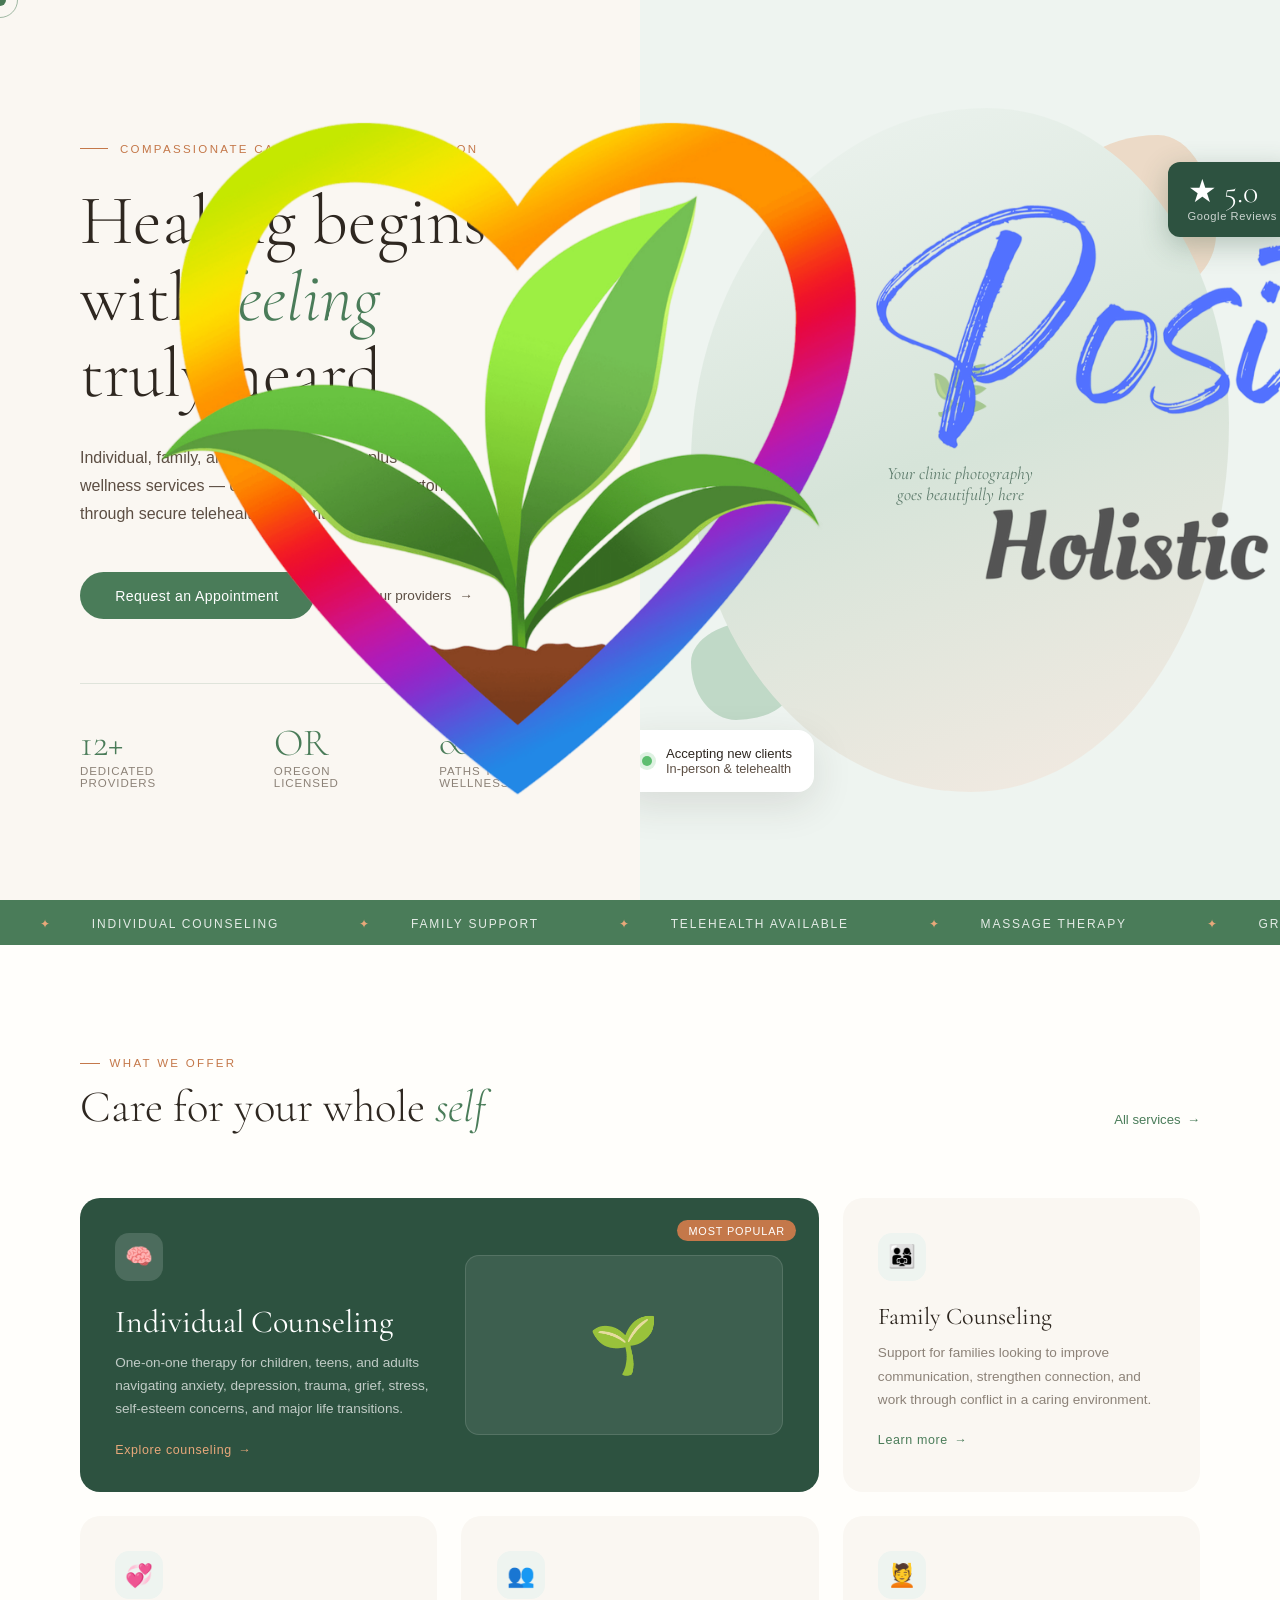
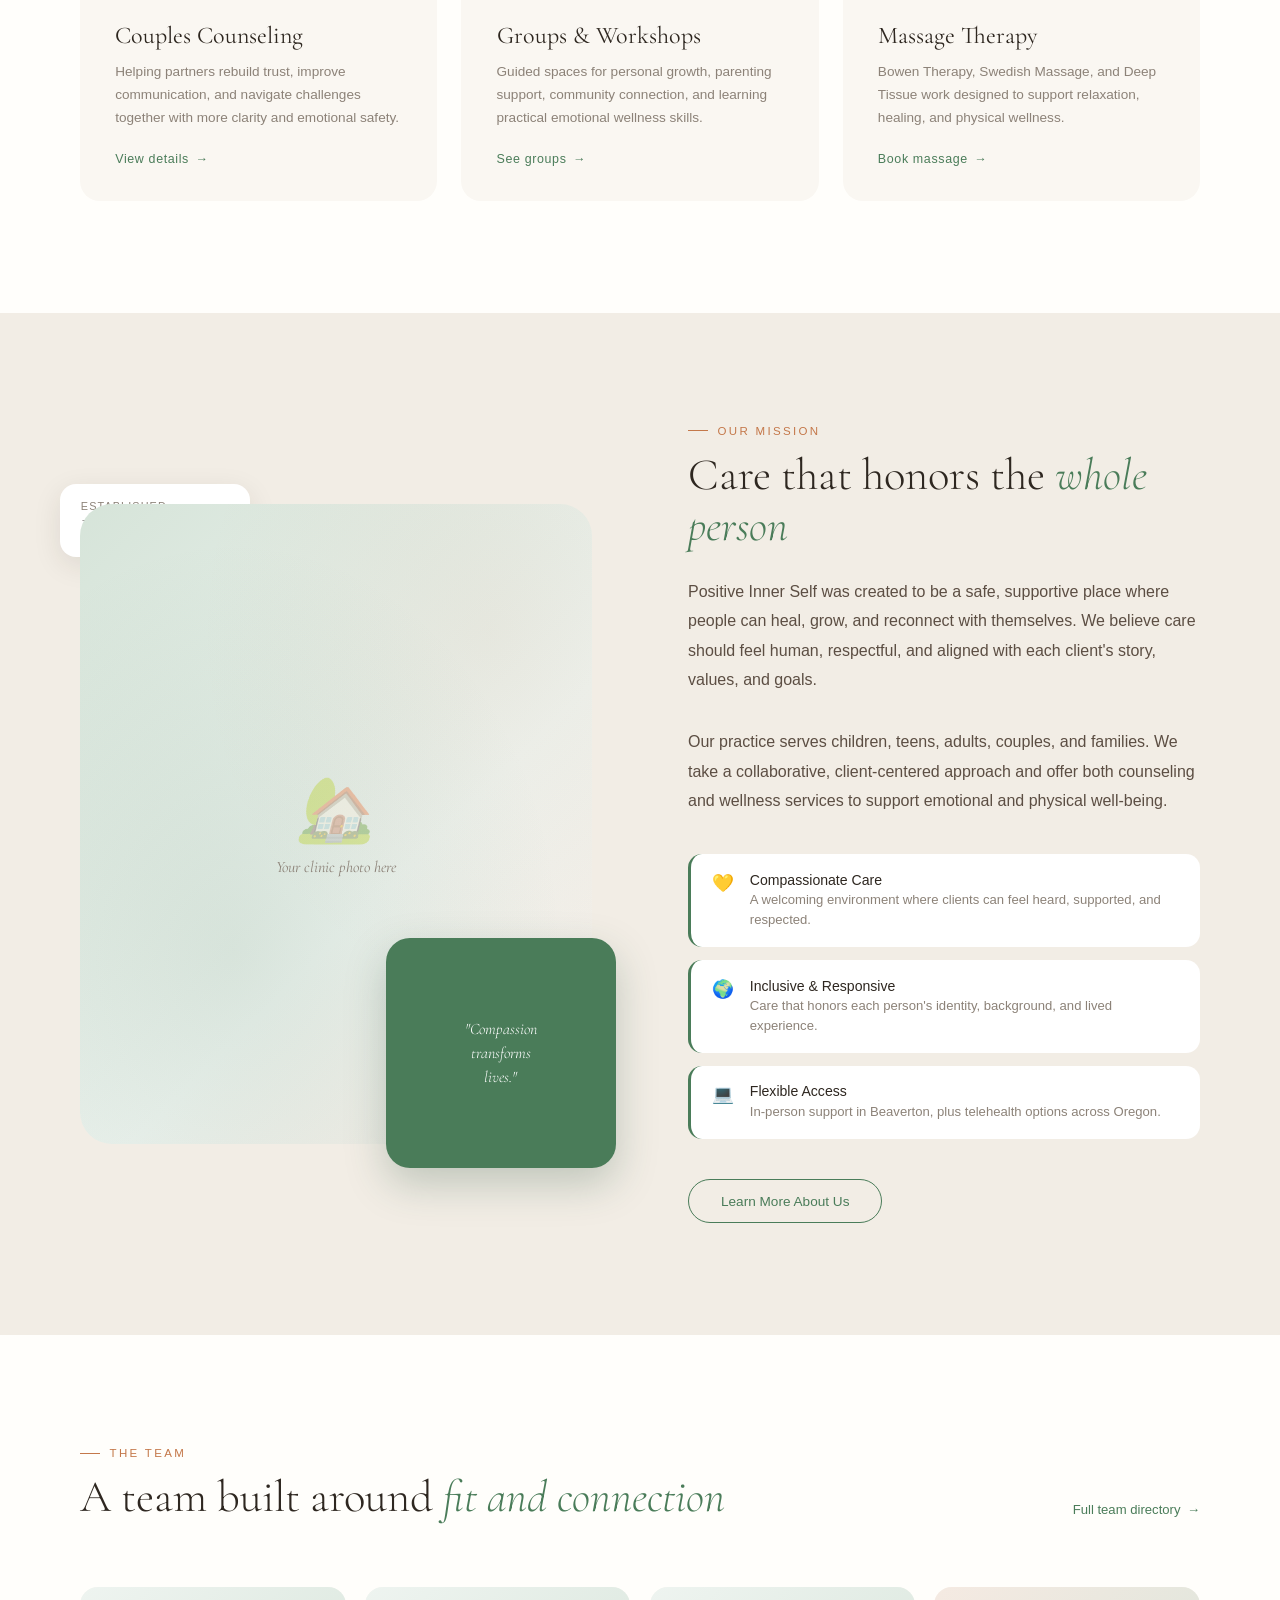
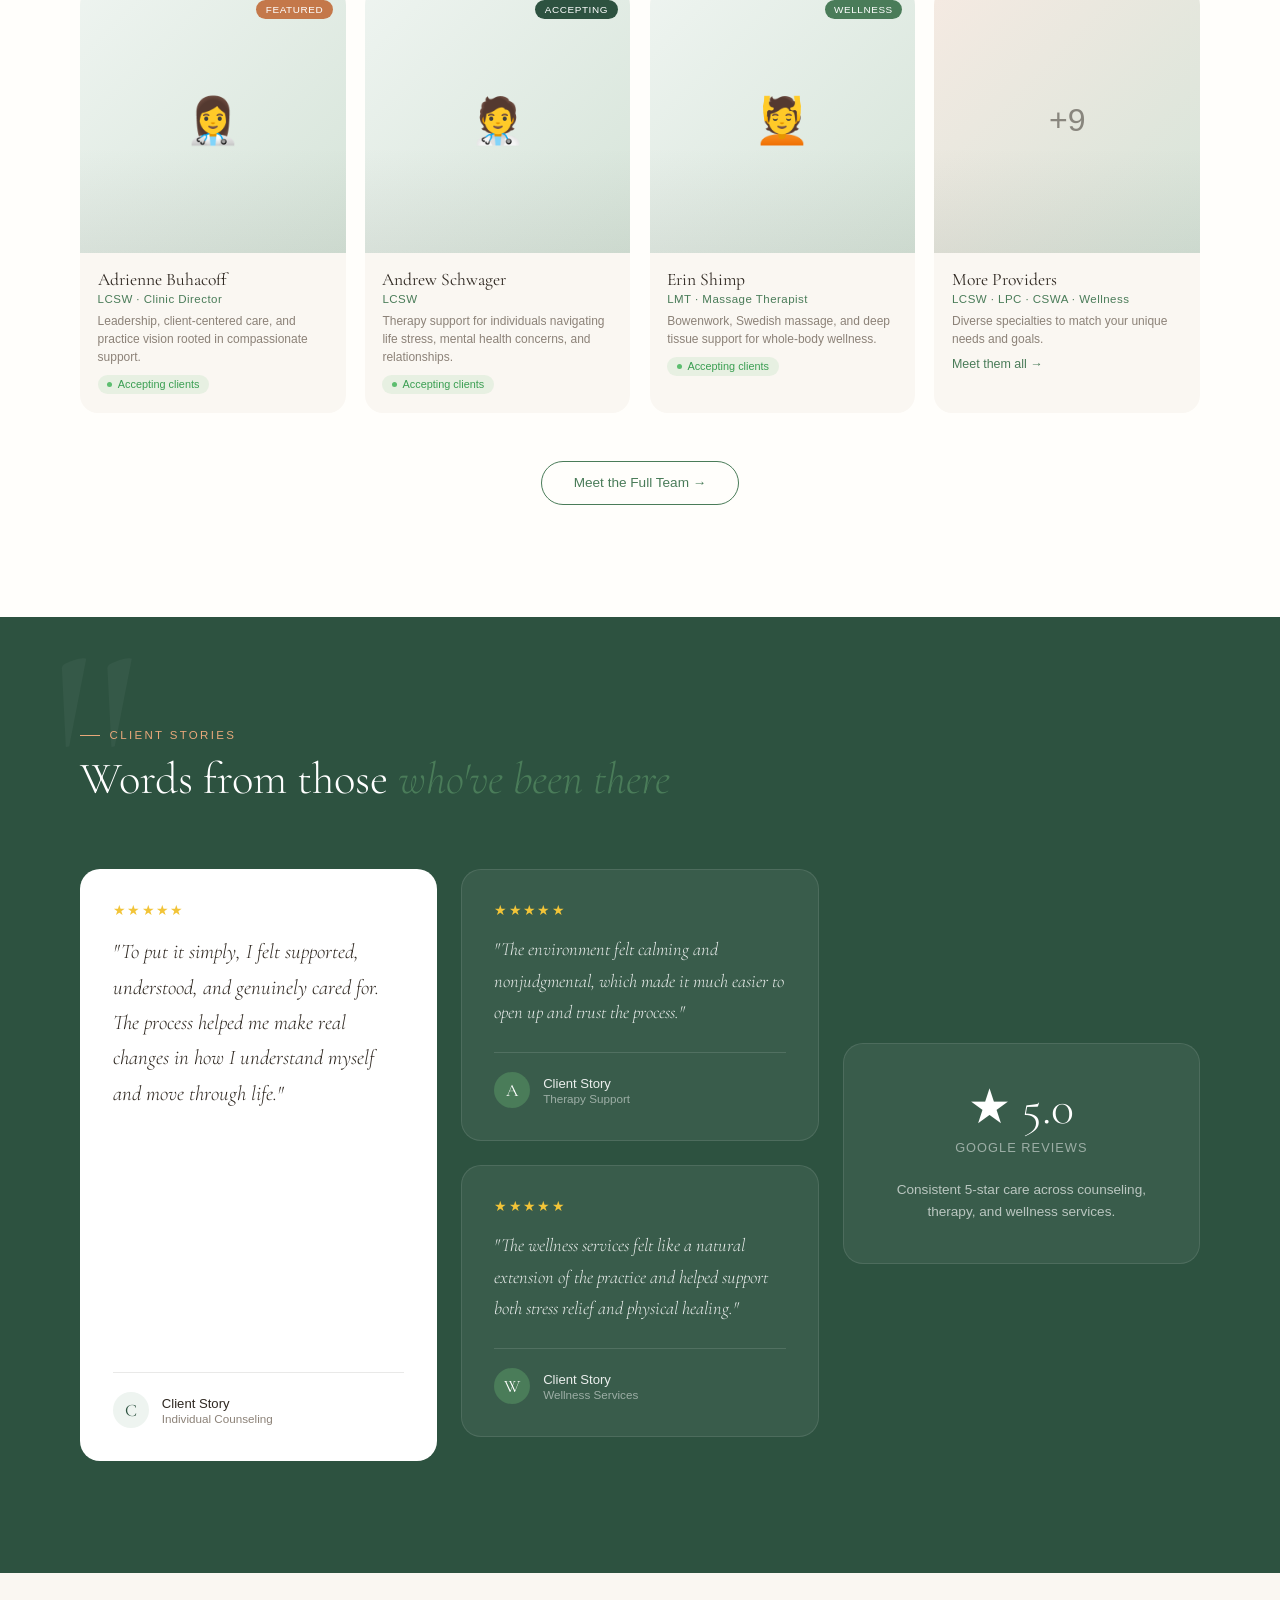
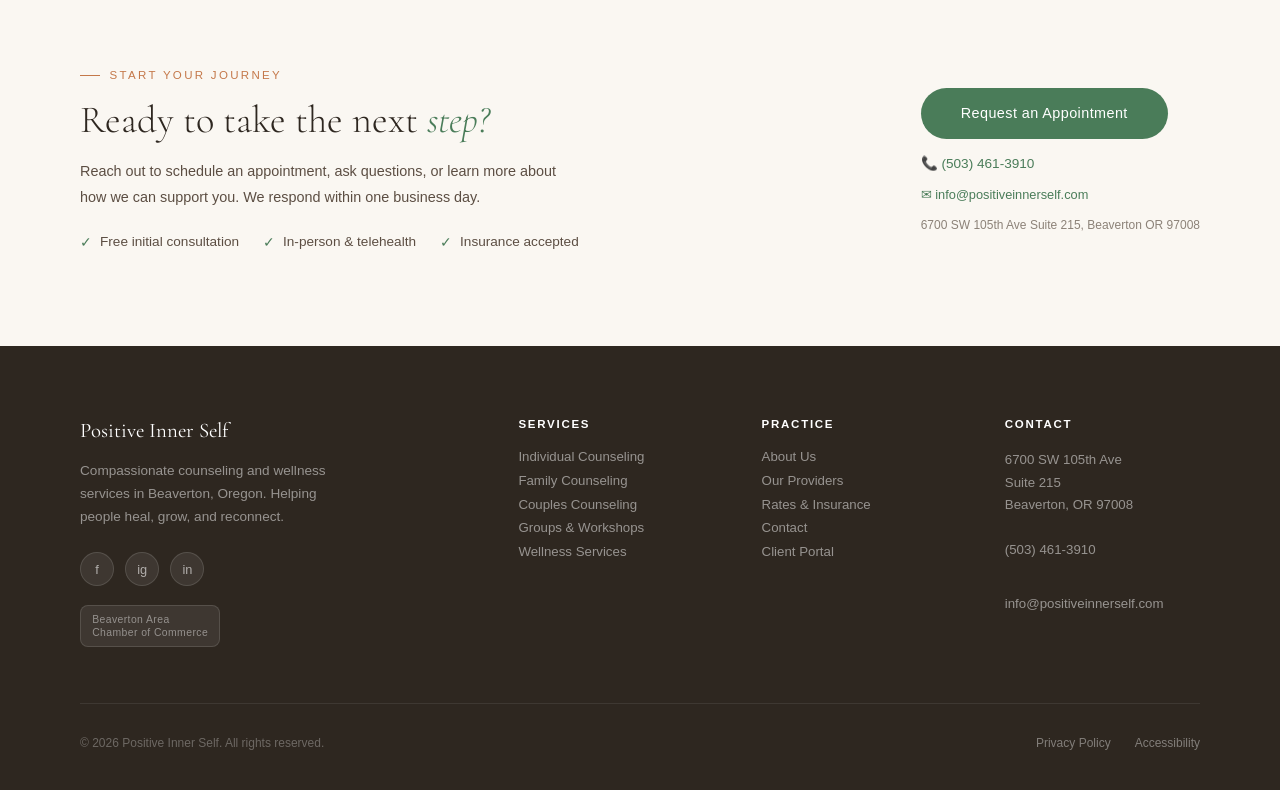
==== commit 84d63a9f: "Update index.html" ====
--- a/index.html
+++ b/index.html
@@ -120,8 +120,7 @@
 
 <nav id="navbar">
   <a href="index.html" class="nav-logo">
-    Positive Inner Self
-    <span>Mental Health &amp; Wellness · Beaverton, OR</span>
+    <img src="PIS.png" alt="Positive Inner Self Logo">
   </a>
   <div class="nav-links">
     <a href="index.html">Home</a>
--- a/style.css
+++ b/style.css
@@ -0,0 +1,947 @@
+/* Positive Inner Self — Shared Stylesheet */
+*, *::before, *::after { box-sizing: border-box; margin: 0; padding: 0; }
+
+:root {
+  --sage:       #4A7C59;
+  --sage-lt:    #7BAE8A;
+  --sage-pale:  #EEF4F0;
+  --sage-deep:  #2D5240;
+  --clay:       #C4784A;
+  --clay-lt:    #E8A87A;
+  --cream:      #FAF7F2;
+  --warm-white: #FFFEFB;
+  --bark:       #2E2720;
+  --bark-lt:    #5C4E43;
+  --mist:       #D6E4D9;
+  --stone:      #8C8278;
+  --linen:      #F2EDE5;
+  --blush:      #F5EAE2;
+}
+
+html { scroll-behavior: smooth; }
+
+body {
+  font-family: 'DM Sans', sans-serif;
+  background: var(--warm-white);
+  color: var(--bark);
+  overflow-x: hidden;
+  cursor: none;
+}
+
+/* Custom cursor */
+.cursor {
+  position: fixed; top: 0; left: 0;
+  width: 12px; height: 12px;
+  background: var(--sage);
+  border-radius: 50%;
+  pointer-events: none;
+  z-index: 9999;
+  transform: translate(-50%, -50%);
+  transition: width 0.3s ease, height 0.3s ease, background 0.3s ease;
+  mix-blend-mode: multiply;
+}
+.cursor-ring {
+  position: fixed; top: 0; left: 0;
+  width: 36px; height: 36px;
+  border: 1.5px solid var(--sage);
+  border-radius: 50%;
+  pointer-events: none;
+  z-index: 9998;
+  transform: translate(-50%, -50%);
+  transition: width 0.3s ease, height 0.3s ease, opacity 0.3s ease;
+  opacity: 0.5;
+}
+body:has(a:hover) .cursor, body:has(button:hover) .cursor { width: 20px; height: 20px; background: var(--clay); }
+body:has(a:hover) .cursor-ring, body:has(button:hover) .cursor-ring { width: 52px; height: 52px; opacity: 0.2; }
+
+/* NAV */
+nav {
+  position: fixed; top: 0; left: 0; right: 0;
+  z-index: 100;
+  padding: 1.4rem 3rem;
+  display: flex; align-items: center; justify-content: space-between;
+  transition: background 0.4s ease, backdrop-filter 0.4s ease, padding 0.3s ease;
+}
+nav.scrolled {
+  background: rgba(250, 247, 242, 0.92);
+  backdrop-filter: blur(12px);
+  padding: 1rem 3rem;
+  border-bottom: 1px solid rgba(74,124,89,0.12);
+}
+.nav-logo {
+  font-family: 'Cormorant Garamond', serif;
+  font-size: 1.35rem;
+  font-weight: 500;
+  color: var(--sage-deep);
+  letter-spacing: 0.02em;
+  text-decoration: none;
+  line-height: 1.2;
+}
+.nav-logo span { display: block; font-size: 0.65rem; font-family: 'DM Sans', sans-serif; font-weight: 300; color: var(--stone); letter-spacing: 0.15em; text-transform: uppercase; margin-top: 1px; }
+.nav-links { display: flex; align-items: center; gap: 2.5rem; }
+.nav-links a { font-size: 0.82rem; font-weight: 400; color: var(--bark-lt); text-decoration: none; letter-spacing: 0.05em; transition: color 0.2s; }
+.nav-links a:hover { color: var(--sage); }
+.nav-links a.active { color: var(--sage); }
+.nav-cta {
+  background: var(--sage);
+  color: white !important;
+  padding: 0.6rem 1.4rem;
+  border-radius: 100px;
+  font-size: 0.82rem;
+  font-weight: 400;
+  letter-spacing: 0.04em;
+  text-decoration: none;
+  transition: background 0.25s, transform 0.2s;
+}
+.nav-cta:hover { background: var(--sage-deep) !important; transform: translateY(-1px); }
+
+/* PAGE HERO (inner pages) */
+.page-hero {
+  padding: 10rem 5rem 6rem;
+  background: var(--cream);
+  position: relative;
+  overflow: hidden;
+}
+.page-hero::after {
+  content: '';
+  position: absolute;
+  bottom: 0; right: 0;
+  width: 40%;
+  height: 100%;
+  background: radial-gradient(ellipse at 80% 50%, rgba(74,124,89,0.1) 0%, transparent 70%);
+  pointer-events: none;
+}
+.page-eyebrow {
+  font-size: 0.72rem;
+  font-weight: 400;
+  letter-spacing: 0.2em;
+  text-transform: uppercase;
+  color: var(--clay);
+  margin-bottom: 1.5rem;
+  display: flex;
+  align-items: center;
+  gap: 0.75rem;
+  opacity: 0;
+  animation: fadeUp 0.8s ease 0.2s forwards;
+}
+.page-eyebrow::before { content: ''; width: 28px; height: 1px; background: var(--clay); flex-shrink: 0; }
+.page-headline {
+  font-family: 'Cormorant Garamond', serif;
+  font-size: clamp(2.8rem, 4.5vw, 4.5rem);
+  font-weight: 300;
+  line-height: 1.1;
+  color: var(--bark);
+  margin-bottom: 1.5rem;
+  opacity: 0;
+  animation: fadeUp 0.9s ease 0.35s forwards;
+  max-width: 700px;
+}
+.page-headline em { font-style: italic; color: var(--sage); }
+.page-sub {
+  font-size: 1rem;
+  font-weight: 300;
+  line-height: 1.75;
+  color: var(--bark-lt);
+  max-width: 600px;
+  opacity: 0;
+  animation: fadeUp 0.9s ease 0.5s forwards;
+}
+
+/* MARQUEE STRIP */
+.marquee-strip {
+  background: var(--sage);
+  padding: 0.85rem 0;
+  overflow: hidden;
+  white-space: nowrap;
+}
+.marquee-inner {
+  display: inline-block;
+  animation: marquee 25s linear infinite;
+}
+.marquee-inner span {
+  font-size: 0.75rem;
+  letter-spacing: 0.15em;
+  text-transform: uppercase;
+  color: rgba(255,255,255,0.85);
+  padding: 0 2.5rem;
+}
+.marquee-inner span::before { content: '✦'; color: var(--clay-lt); margin-right: 2.5rem; }
+@keyframes marquee { from { transform: translateX(0); } to { transform: translateX(-50%); } }
+
+/* SECTION SHARED */
+.section-tag {
+  font-size: 0.72rem;
+  letter-spacing: 0.2em;
+  text-transform: uppercase;
+  color: var(--clay);
+  margin-bottom: 0.8rem;
+  display: flex;
+  align-items: center;
+  gap: 0.6rem;
+}
+.section-tag::before { content: ''; width: 20px; height: 1px; background: var(--clay); }
+.section-title {
+  font-family: 'Cormorant Garamond', serif;
+  font-size: clamp(2.2rem, 3.5vw, 3.4rem);
+  font-weight: 300;
+  line-height: 1.15;
+  color: var(--bark);
+}
+.section-title em { font-style: italic; color: var(--sage); }
+.section-header {
+  display: flex;
+  align-items: flex-end;
+  justify-content: space-between;
+  margin-bottom: 4rem;
+}
+.see-all { font-size: 0.82rem; color: var(--sage); text-decoration: none; display: flex; align-items: center; gap: 0.4rem; transition: gap 0.2s; white-space: nowrap; padding-bottom: 0.4rem; }
+.see-all:hover { gap: 0.7rem; }
+.see-all::after { content: '→'; }
+
+/* BUTTONS */
+.btn-primary {
+  background: var(--sage);
+  color: white;
+  padding: 0.95rem 2.2rem;
+  border-radius: 100px;
+  font-size: 0.88rem;
+  font-weight: 400;
+  text-decoration: none;
+  letter-spacing: 0.03em;
+  transition: background 0.25s, transform 0.2s, box-shadow 0.25s;
+  display: inline-block;
+}
+.btn-primary:hover { background: var(--sage-deep); transform: translateY(-2px); box-shadow: 0 8px 24px rgba(45,82,64,0.25); }
+.btn-outline {
+  display: inline-flex;
+  align-items: center;
+  gap: 0.5rem;
+  border: 1.5px solid var(--sage);
+  color: var(--sage);
+  padding: 0.85rem 2rem;
+  border-radius: 100px;
+  font-size: 0.85rem;
+  text-decoration: none;
+  transition: background 0.25s, color 0.25s, transform 0.2s;
+}
+.btn-outline:hover { background: var(--sage); color: white; transform: translateY(-2px); }
+.btn-ghost {
+  font-size: 0.85rem;
+  color: var(--bark-lt);
+  text-decoration: none;
+  display: flex;
+  align-items: center;
+  gap: 0.5rem;
+  transition: color 0.2s, gap 0.2s;
+}
+.btn-ghost:hover { color: var(--sage); gap: 0.8rem; }
+.btn-ghost::after { content: '→'; }
+
+/* SERVICES GRID */
+.services { padding: 7rem 5rem; background: var(--warm-white); }
+.services-grid {
+  display: grid;
+  grid-template-columns: repeat(3, 1fr);
+  gap: 1.5rem;
+}
+.service-card {
+  background: var(--cream);
+  border-radius: 20px;
+  padding: 2.2rem;
+  position: relative;
+  overflow: hidden;
+  transition: transform 0.3s ease, box-shadow 0.3s ease;
+  cursor: none;
+  text-decoration: none;
+  color: inherit;
+  display: block;
+}
+.service-card:hover { transform: translateY(-6px); box-shadow: 0 20px 50px rgba(46,39,32,0.1); }
+.service-card.featured {
+  grid-column: span 2;
+  background: var(--sage-deep);
+  color: white;
+  display: grid;
+  grid-template-columns: 1fr 1fr;
+  gap: 2rem;
+  align-items: center;
+}
+.service-icon {
+  width: 48px; height: 48px;
+  background: var(--sage-pale);
+  border-radius: 14px;
+  display: flex;
+  align-items: center;
+  justify-content: center;
+  font-size: 1.4rem;
+  margin-bottom: 1.4rem;
+  flex-shrink: 0;
+}
+.featured .service-icon { background: rgba(255,255,255,0.15); }
+.service-name {
+  font-family: 'Cormorant Garamond', serif;
+  font-size: 1.5rem;
+  font-weight: 400;
+  margin-bottom: 0.6rem;
+  line-height: 1.2;
+}
+.service-desc {
+  font-size: 0.85rem;
+  line-height: 1.7;
+  color: var(--stone);
+  margin-bottom: 1.4rem;
+}
+.featured .service-desc { color: rgba(255,255,255,0.7); }
+.featured .service-name { color: white; font-size: 2rem; }
+.service-link {
+  font-size: 0.78rem;
+  color: var(--sage);
+  letter-spacing: 0.05em;
+  display: flex;
+  align-items: center;
+  gap: 0.4rem;
+  transition: gap 0.2s;
+}
+.service-link::after { content: '→'; }
+.featured .service-link { color: var(--clay-lt); }
+.service-card-visual {
+  background: rgba(255,255,255,0.08);
+  border-radius: 14px;
+  height: 180px;
+  display: flex;
+  align-items: center;
+  justify-content: center;
+  font-size: 3.5rem;
+  border: 1px solid rgba(255,255,255,0.12);
+}
+.service-tag {
+  position: absolute;
+  top: 1.4rem; right: 1.4rem;
+  background: var(--sage-pale);
+  color: var(--sage-deep);
+  font-size: 0.68rem;
+  letter-spacing: 0.08em;
+  text-transform: uppercase;
+  padding: 0.3rem 0.7rem;
+  border-radius: 100px;
+}
+.featured .service-tag { background: var(--clay); color: white; }
+.services-grid .service-card::before {
+  content: '';
+  position: absolute;
+  inset: 0;
+  border-radius: 20px;
+  border: 1px solid transparent;
+  transition: border-color 0.3s;
+}
+.services-grid .service-card:hover::before { border-color: var(--sage); }
+
+/* SERVICE DETAIL (services page) */
+.services-section { padding: 5rem 5rem; }
+.services-section + .services-section { padding-top: 0; }
+.services-section-title {
+  font-family: 'Cormorant Garamond', serif;
+  font-size: clamp(1.8rem, 2.5vw, 2.5rem);
+  font-weight: 300;
+  color: var(--bark);
+  margin-bottom: 2.5rem;
+  padding-bottom: 1rem;
+  border-bottom: 1px solid rgba(74,124,89,0.15);
+}
+.services-section-title em { color: var(--sage); font-style: italic; }
+.service-detail-grid {
+  display: grid;
+  grid-template-columns: repeat(2, 1fr);
+  gap: 1.5rem;
+}
+.service-detail-card {
+  background: var(--cream);
+  border-radius: 20px;
+  padding: 2rem;
+  position: relative;
+  overflow: hidden;
+  transition: transform 0.3s ease, box-shadow 0.3s ease;
+}
+.service-detail-card:hover { transform: translateY(-4px); box-shadow: 0 16px 40px rgba(46,39,32,0.08); }
+.service-detail-card::before {
+  content: '';
+  position: absolute;
+  inset: 0;
+  border-radius: 20px;
+  border: 1px solid transparent;
+  transition: border-color 0.3s;
+}
+.service-detail-card:hover::before { border-color: var(--sage); }
+.sdc-icon { font-size: 2rem; margin-bottom: 1rem; }
+.sdc-name {
+  font-family: 'Cormorant Garamond', serif;
+  font-size: 1.5rem;
+  font-weight: 400;
+  color: var(--bark);
+  margin-bottom: 0.5rem;
+}
+.sdc-desc { font-size: 0.88rem; color: var(--bark-lt); line-height: 1.75; margin-bottom: 1rem; }
+.sdc-expect {
+  background: var(--sage-pale);
+  border-radius: 10px;
+  padding: 0.8rem 1rem;
+  font-size: 0.8rem;
+  color: var(--bark-lt);
+  line-height: 1.6;
+  margin-bottom: 1.2rem;
+}
+.sdc-expect strong { color: var(--sage-deep); font-size: 0.75rem; text-transform: uppercase; letter-spacing: 0.08em; display: block; margin-bottom: 0.3rem; }
+.sdc-cta {
+  font-size: 0.82rem;
+  color: var(--sage);
+  text-decoration: none;
+  display: inline-flex;
+  align-items: center;
+  gap: 0.4rem;
+  transition: gap 0.2s;
+}
+.sdc-cta::after { content: '→'; }
+.sdc-cta:hover { gap: 0.7rem; }
+
+/* ABOUT */
+.about {
+  background: var(--linen);
+  padding: 7rem 5rem;
+  display: grid;
+  grid-template-columns: 1fr 1fr;
+  gap: 6rem;
+  align-items: center;
+}
+.about-visual { position: relative; }
+.about-img-main {
+  width: 100%;
+  aspect-ratio: 4/5;
+  background: linear-gradient(135deg, var(--mist) 0%, var(--sage-pale) 60%, var(--blush) 100%);
+  border-radius: 32px 32px 80px 32px;
+  display: flex;
+  align-items: center;
+  justify-content: center;
+  font-family: 'Cormorant Garamond', serif;
+  font-style: italic;
+  font-size: 1rem;
+  color: var(--stone);
+  position: relative;
+  overflow: hidden;
+}
+.about-img-main::before {
+  content: '';
+  position: absolute;
+  top: 0; left: 0; right: 0; bottom: 0;
+  background: radial-gradient(ellipse at 30% 70%, rgba(74,124,89,0.12) 0%, transparent 65%),
+              radial-gradient(ellipse at 80% 20%, rgba(196,120,74,0.08) 0%, transparent 50%);
+}
+.about-img-accent {
+  position: absolute;
+  bottom: -24px; right: -24px;
+  width: 45%; aspect-ratio: 1;
+  background: var(--sage);
+  border-radius: 24px;
+  display: flex; align-items: center; justify-content: center;
+  box-shadow: 0 16px 40px rgba(45,82,64,0.25);
+}
+.accent-quote {
+  font-family: 'Cormorant Garamond', serif;
+  font-size: 1rem; font-weight: 300; font-style: italic;
+  color: white; text-align: center; padding: 1.5rem; line-height: 1.5;
+}
+.about-img-float {
+  position: absolute; top: -20px; left: -20px;
+  background: white; border-radius: 16px;
+  padding: 1rem 1.3rem;
+  box-shadow: 0 8px 28px rgba(46,39,32,0.1);
+}
+.float-label { font-size: 0.68rem; color: var(--stone); text-transform: uppercase; letter-spacing: 0.1em; margin-bottom: 0.2rem; }
+.float-val { font-family: 'Cormorant Garamond', serif; font-size: 1.6rem; font-weight: 400; color: var(--bark); line-height: 1; }
+.about-body {
+  font-size: 1rem; line-height: 1.85; color: var(--bark-lt); margin-bottom: 2rem;
+}
+.about-values { display: flex; flex-direction: column; gap: 0.8rem; margin-top: 2.4rem; }
+.value-item {
+  display: flex; align-items: flex-start; gap: 1rem;
+  padding: 1.1rem 1.3rem; background: white;
+  border-radius: 14px; border-left: 3px solid var(--sage);
+  transition: transform 0.2s;
+}
+.value-item:hover { transform: translateX(4px); }
+.value-icon { font-size: 1.1rem; flex-shrink: 0; margin-top: 1px; }
+.value-text strong { display: block; font-size: 0.88rem; font-weight: 500; color: var(--bark); margin-bottom: 0.15rem; }
+.value-text span { font-size: 0.82rem; color: var(--stone); line-height: 1.5; }
+
+/* PROVIDERS */
+.providers { padding: 7rem 5rem; background: var(--warm-white); }
+.providers-grid {
+  display: grid;
+  grid-template-columns: repeat(4, 1fr);
+  gap: 1.2rem;
+  margin-top: 3.5rem;
+}
+.provider-card {
+  background: var(--cream);
+  border-radius: 18px; overflow: hidden;
+  transition: transform 0.3s ease, box-shadow 0.3s ease;
+  cursor: none;
+}
+.provider-card:hover { transform: translateY(-4px); box-shadow: 0 16px 40px rgba(46,39,32,0.1); }
+.provider-photo {
+  width: 100%; aspect-ratio: 1;
+  background: linear-gradient(135deg, var(--sage-pale) 0%, var(--mist) 100%);
+  display: flex; align-items: center; justify-content: center;
+  font-size: 2.8rem; position: relative; overflow: hidden;
+}
+.provider-photo::after {
+  content: ''; position: absolute; inset: 0;
+  background: linear-gradient(to bottom, transparent 60%, rgba(46,39,32,0.06) 100%);
+}
+.provider-badge {
+  position: absolute; top: 0.8rem; right: 0.8rem;
+  background: var(--clay); color: white;
+  font-size: 0.62rem; letter-spacing: 0.06em; text-transform: uppercase;
+  padding: 0.25rem 0.6rem; border-radius: 100px;
+  z-index: 1;
+}
+.provider-badge.wellness { background: var(--sage); }
+.provider-badge.inquiries { background: var(--sage-deep); }
+.provider-info { padding: 1rem 1.1rem 1.2rem; }
+.provider-name { font-family: 'Cormorant Garamond', serif; font-size: 1.1rem; font-weight: 400; color: var(--bark); margin-bottom: 0.2rem; }
+.provider-cred { font-size: 0.72rem; color: var(--sage); font-weight: 500; letter-spacing: 0.04em; margin-bottom: 0.4rem; }
+.provider-spec { font-size: 0.75rem; color: var(--stone); line-height: 1.5; }
+.provider-avail {
+  display: inline-flex; align-items: center; gap: 0.35rem;
+  font-size: 0.68rem; color: #3A9E52;
+  background: rgba(92,190,111,0.12);
+  padding: 0.2rem 0.6rem; border-radius: 100px; margin-top: 0.6rem;
+}
+.avail-dot { width: 5px; height: 5px; background: #5CBE6F; border-radius: 50%; }
+.providers-cta { text-align: center; margin-top: 3rem; }
+
+/* PROVIDER DETAIL GRID (providers page) */
+.providers-full { padding: 5rem 5rem; }
+.providers-section-header {
+  margin-bottom: 2.5rem;
+  padding-bottom: 1rem;
+  border-bottom: 1px solid rgba(74,124,89,0.15);
+}
+.providers-section-title {
+  font-family: 'Cormorant Garamond', serif;
+  font-size: clamp(1.8rem, 2.5vw, 2.5rem);
+  font-weight: 300; color: var(--bark);
+}
+.providers-section-title em { color: var(--sage); font-style: italic; }
+.providers-detail-grid {
+  display: grid;
+  grid-template-columns: repeat(3, 1fr);
+  gap: 1.5rem;
+  margin-bottom: 4rem;
+}
+.provider-detail-card {
+  background: var(--cream);
+  border-radius: 20px; overflow: hidden;
+  transition: transform 0.3s ease, box-shadow 0.3s ease;
+}
+.provider-detail-card:hover { transform: translateY(-4px); box-shadow: 0 16px 40px rgba(46,39,32,0.1); }
+.provider-detail-card.featured {
+  grid-column: span 3;
+  display: grid;
+  grid-template-columns: 220px 1fr;
+  gap: 0;
+  background: var(--sage-deep);
+}
+.pdc-photo {
+  aspect-ratio: 1;
+  background: linear-gradient(135deg, var(--sage-pale) 0%, var(--mist) 100%);
+  display: flex; align-items: center; justify-content: center;
+  font-size: 3rem;
+}
+.provider-detail-card.featured .pdc-photo {
+  aspect-ratio: auto;
+  min-height: 200px;
+  background: linear-gradient(135deg, rgba(74,124,89,0.3) 0%, rgba(45,82,64,0.5) 100%);
+}
+.pdc-info { padding: 1.5rem; }
+.provider-detail-card.featured .pdc-info { padding: 2.5rem; }
+.pdc-badge {
+  display: inline-block;
+  background: var(--clay); color: white;
+  font-size: 0.65rem; letter-spacing: 0.08em; text-transform: uppercase;
+  padding: 0.25rem 0.7rem; border-radius: 100px; margin-bottom: 0.8rem;
+}
+.provider-detail-card.featured .pdc-badge { background: rgba(255,255,255,0.2); }
+.pdc-name {
+  font-family: 'Cormorant Garamond', serif;
+  font-size: 1.4rem; font-weight: 400; color: var(--bark); margin-bottom: 0.2rem;
+}
+.provider-detail-card.featured .pdc-name { color: white; font-size: 2rem; }
+.pdc-cred { font-size: 0.75rem; color: var(--sage); font-weight: 500; letter-spacing: 0.04em; margin-bottom: 0.8rem; }
+.provider-detail-card.featured .pdc-cred { color: var(--clay-lt); }
+.pdc-bio { font-size: 0.85rem; color: var(--bark-lt); line-height: 1.7; margin-bottom: 1rem; }
+.provider-detail-card.featured .pdc-bio { color: rgba(255,255,255,0.75); }
+.pdc-specs { font-size: 0.78rem; color: var(--stone); }
+.pdc-specs strong { color: var(--sage-deep); text-transform: uppercase; letter-spacing: 0.06em; font-size: 0.68rem; display: block; margin-bottom: 0.3rem; }
+.provider-detail-card.featured .pdc-specs strong { color: var(--clay-lt); }
+.provider-detail-card.featured .pdc-specs { color: rgba(255,255,255,0.6); }
+.pdc-avail {
+  display: inline-flex; align-items: center; gap: 0.35rem;
+  font-size: 0.68rem; color: #3A9E52;
+  background: rgba(92,190,111,0.12);
+  padding: 0.2rem 0.6rem; border-radius: 100px; margin-top: 0.8rem;
+}
+
+/* TESTIMONIALS */
+.testimonials {
+  background: var(--sage-deep);
+  padding: 7rem 5rem;
+  position: relative; overflow: hidden;
+}
+.testimonials::before {
+  content: '"';
+  position: absolute; top: -1rem; left: 3rem;
+  font-family: 'Cormorant Garamond', serif;
+  font-size: 20rem;
+  color: rgba(255,255,255,0.04);
+  line-height: 1; pointer-events: none;
+}
+.testimonials .section-tag { color: var(--clay-lt); }
+.testimonials .section-tag::before { background: var(--clay-lt); }
+.testimonials .section-title { color: white; }
+.reviews-grid {
+  display: grid; grid-template-columns: repeat(3, 1fr);
+  gap: 1.5rem; margin-top: 3.5rem;
+}
+.review-card {
+  background: rgba(255,255,255,0.06);
+  border: 1px solid rgba(255,255,255,0.1);
+  border-radius: 20px; padding: 2rem;
+  transition: background 0.25s, transform 0.25s;
+}
+.review-card:hover { background: rgba(255,255,255,0.1); transform: translateY(-3px); }
+.review-card.featured-review {
+  background: white; grid-row: span 2;
+  display: flex; flex-direction: column;
+}
+.stars { color: #F2C438; font-size: 0.85rem; letter-spacing: 0.1em; margin-bottom: 1rem; }
+.review-text {
+  font-family: 'Cormorant Garamond', serif;
+  font-size: 1.15rem; font-style: italic; font-weight: 300;
+  line-height: 1.7; color: rgba(255,255,255,0.88); flex: 1;
+}
+.featured-review .review-text { color: var(--bark); font-size: 1.3rem; }
+.review-author {
+  margin-top: 1.5rem; display: flex; align-items: center; gap: 0.8rem;
+  padding-top: 1.2rem; border-top: 1px solid rgba(255,255,255,0.12);
+}
+.featured-review .review-author { border-top-color: rgba(46,39,32,0.1); }
+.author-avatar {
+  width: 36px; height: 36px; border-radius: 50%;
+  background: var(--sage); display: flex; align-items: center; justify-content: center;
+  font-family: 'Cormorant Garamond', serif; font-size: 1.1rem; color: white; flex-shrink: 0;
+}
+.featured-review .author-avatar { background: var(--sage-pale); color: var(--sage-deep); }
+.author-name { font-size: 0.82rem; font-weight: 500; color: rgba(255,255,255,0.9); }
+.featured-review .author-name { color: var(--bark); }
+.author-service { font-size: 0.73rem; color: rgba(255,255,255,0.5); margin-top: 1px; }
+.featured-review .author-service { color: var(--stone); }
+
+/* BOOKING CTA */
+.booking-cta {
+  padding: 6rem 5rem; background: var(--cream);
+  display: grid; grid-template-columns: 1fr auto;
+  align-items: center; gap: 4rem;
+}
+.cta-eyebrow { font-size: 0.72rem; letter-spacing: 0.2em; text-transform: uppercase; color: var(--clay); margin-bottom: 1rem; display: flex; align-items: center; gap: 0.6rem; }
+.cta-eyebrow::before { content: ''; width: 20px; height: 1px; background: var(--clay); }
+.cta-title { font-family: 'Cormorant Garamond', serif; font-size: clamp(2rem, 3vw, 3rem); font-weight: 300; line-height: 1.2; color: var(--bark); margin-bottom: 1rem; }
+.cta-title em { color: var(--sage); font-style: italic; }
+.cta-body { font-size: 0.9rem; color: var(--bark-lt); line-height: 1.75; max-width: 500px; }
+.cta-actions { display: flex; flex-direction: column; gap: 1rem; align-items: flex-start; flex-shrink: 0; }
+.cta-note { font-size: 0.75rem; color: var(--stone); text-align: center; }
+.cta-phone { display: flex; align-items: center; gap: 0.5rem; font-size: 0.85rem; color: var(--sage); text-decoration: none; transition: color 0.2s; }
+.cta-phone:hover { color: var(--sage-deep); }
+.cta-checks { display: flex; flex-wrap: wrap; gap: 1.5rem; margin-top: 1.5rem; }
+.cta-check { display: flex; align-items: center; gap: 0.5rem; font-size: 0.85rem; color: var(--bark-lt); }
+.cta-check span { color: var(--sage); }
+
+/* RATES */
+.rates-section { padding: 5rem 5rem; }
+.rates-grid {
+  display: grid;
+  grid-template-columns: 1fr 1fr;
+  gap: 2rem;
+  margin-bottom: 4rem;
+}
+.rates-table {
+  background: var(--cream);
+  border-radius: 20px; overflow: hidden;
+}
+.rates-table-header {
+  background: var(--sage-deep); color: white;
+  padding: 1.5rem 2rem;
+}
+.rates-table-header h3 {
+  font-family: 'Cormorant Garamond', serif;
+  font-size: 1.4rem; font-weight: 400;
+}
+.rates-row {
+  display: grid; grid-template-columns: 1fr auto auto;
+  align-items: center; gap: 1rem;
+  padding: 1rem 2rem;
+  border-bottom: 1px solid rgba(74,124,89,0.08);
+  transition: background 0.2s;
+}
+.rates-row:last-child { border-bottom: none; }
+.rates-row:hover { background: var(--linen); }
+.rates-service { font-size: 0.88rem; color: var(--bark); }
+.rates-duration { font-size: 0.78rem; color: var(--stone); }
+.rates-price {
+  font-family: 'Cormorant Garamond', serif;
+  font-size: 1.3rem; font-weight: 400; color: var(--sage);
+  white-space: nowrap;
+}
+.insurance-section {
+  background: var(--linen);
+  padding: 5rem;
+}
+.insurance-grid {
+  display: grid; grid-template-columns: 1fr 1fr; gap: 3rem; margin-top: 3rem; align-items: start;
+}
+.payment-badges {
+  display: flex; flex-wrap: wrap; gap: 0.7rem; margin-top: 1.5rem;
+}
+.payment-badge {
+  display: flex; align-items: center; gap: 0.5rem;
+  background: white; border-radius: 100px;
+  padding: 0.5rem 1rem; font-size: 0.8rem; color: var(--bark-lt);
+  border: 1px solid rgba(74,124,89,0.15);
+}
+.payment-badge::before { content: '✓'; color: var(--sage); font-weight: 500; }
+.faq-section { padding: 5rem; background: var(--warm-white); }
+.faq-list { display: flex; flex-direction: column; gap: 1rem; margin-top: 2.5rem; max-width: 800px; }
+.faq-item {
+  background: var(--cream); border-radius: 14px;
+  border-left: 3px solid var(--sage);
+}
+.faq-q {
+  padding: 1.2rem 1.5rem;
+  font-size: 0.92rem; font-weight: 500; color: var(--bark);
+  cursor: pointer; display: flex; justify-content: space-between; align-items: center;
+}
+.faq-q::after { content: '+'; color: var(--sage); font-size: 1.2rem; }
+.faq-a {
+  padding: 0 1.5rem 1.2rem;
+  font-size: 0.85rem; color: var(--bark-lt); line-height: 1.75;
+}
+
+/* CONTACT */
+.contact-section {
+  padding: 5rem;
+  display: grid; grid-template-columns: 1.2fr 1fr; gap: 4rem; align-items: start;
+}
+.contact-form-wrap {
+  background: var(--cream); border-radius: 24px; padding: 2.5rem;
+}
+.contact-form-title {
+  font-family: 'Cormorant Garamond', serif;
+  font-size: 1.8rem; font-weight: 400; color: var(--bark);
+  margin-bottom: 2rem; padding-bottom: 1rem;
+  border-bottom: 1px solid rgba(74,124,89,0.12);
+}
+.form-group { margin-bottom: 1.2rem; }
+.form-group label {
+  display: block; font-size: 0.78rem; font-weight: 500; color: var(--bark-lt);
+  text-transform: uppercase; letter-spacing: 0.08em; margin-bottom: 0.4rem;
+}
+.form-group input,
+.form-group select,
+.form-group textarea {
+  width: 100%; padding: 0.85rem 1rem;
+  border: 1.5px solid rgba(74,124,89,0.2); border-radius: 10px;
+  background: white; font-family: 'DM Sans', sans-serif;
+  font-size: 0.9rem; color: var(--bark);
+  transition: border-color 0.2s, box-shadow 0.2s;
+  outline: none; cursor: none;
+}
+.form-group input:focus,
+.form-group select:focus,
+.form-group textarea:focus {
+  border-color: var(--sage);
+  box-shadow: 0 0 0 3px rgba(74,124,89,0.1);
+}
+.form-group textarea { resize: vertical; min-height: 100px; }
+.form-row { display: grid; grid-template-columns: 1fr 1fr; gap: 1rem; }
+.form-submit {
+  background: var(--sage); color: white;
+  padding: 0.95rem 2.5rem; border-radius: 100px;
+  font-size: 0.88rem; font-weight: 400; letter-spacing: 0.03em;
+  border: none; cursor: none; width: 100%;
+  transition: background 0.25s, transform 0.2s;
+  font-family: 'DM Sans', sans-serif;
+}
+.form-submit:hover { background: var(--sage-deep); transform: translateY(-1px); }
+.contact-info { display: flex; flex-direction: column; gap: 1.5rem; padding-top: 1rem; }
+.contact-info-item {
+  background: var(--cream); border-radius: 16px; padding: 1.5rem;
+  display: flex; gap: 1rem; align-items: flex-start;
+  border-left: 3px solid var(--sage);
+  transition: transform 0.2s;
+}
+.contact-info-item:hover { transform: translateX(4px); }
+.ci-icon { font-size: 1.3rem; flex-shrink: 0; margin-top: 2px; }
+.ci-label { font-size: 0.7rem; text-transform: uppercase; letter-spacing: 0.1em; color: var(--clay); font-weight: 500; margin-bottom: 0.3rem; }
+.ci-value { font-size: 0.92rem; color: var(--bark); }
+.ci-value a { color: var(--sage); text-decoration: none; }
+.ci-value a:hover { color: var(--sage-deep); }
+.ci-sub { font-size: 0.8rem; color: var(--stone); margin-top: 0.2rem; }
+
+/* MAP PLACEHOLDER */
+.map-placeholder {
+  margin: 3rem 5rem;
+  background: var(--linen);
+  border-radius: 20px; height: 260px;
+  display: flex; align-items: center; justify-content: center;
+  border: 1px solid rgba(74,124,89,0.12);
+  position: relative; overflow: hidden;
+}
+.map-pin { font-size: 2.5rem; margin-right: 1rem; }
+.map-label { font-family: 'Cormorant Garamond', serif; font-size: 1.2rem; color: var(--bark-lt); font-style: italic; }
+
+/* ABOUT PAGE EXTRAS */
+.mission-section { padding: 5rem; background: var(--warm-white); }
+.mission-box {
+  background: var(--sage-deep); border-radius: 24px;
+  padding: 4rem; max-width: 800px; margin: 2rem auto 0;
+  text-align: center;
+}
+.mission-box p {
+  font-family: 'Cormorant Garamond', serif;
+  font-size: clamp(1.4rem, 2.2vw, 2rem);
+  font-weight: 300; font-style: italic;
+  color: white; line-height: 1.6;
+}
+.beliefs-section { padding: 5rem; background: var(--linen); }
+.beliefs-grid {
+  display: grid; grid-template-columns: repeat(3, 1fr);
+  gap: 1.5rem; margin-top: 3rem;
+}
+.belief-card {
+  background: white; border-radius: 18px;
+  padding: 2rem; border-left: 3px solid var(--sage);
+  transition: transform 0.2s, box-shadow 0.25s;
+}
+.belief-card:hover { transform: translateY(-3px); box-shadow: 0 12px 30px rgba(46,39,32,0.08); }
+.belief-icon { font-size: 1.8rem; margin-bottom: 1rem; }
+.belief-name { font-size: 0.92rem; font-weight: 500; color: var(--bark); margin-bottom: 0.5rem; }
+.belief-desc { font-size: 0.83rem; color: var(--stone); line-height: 1.6; }
+.story-section {
+  padding: 5rem; background: var(--warm-white);
+  display: grid; grid-template-columns: 1fr 1fr; gap: 5rem; align-items: center;
+}
+.story-text .section-title { margin-bottom: 1.5rem; }
+.story-text p { font-size: 0.95rem; color: var(--bark-lt); line-height: 1.85; margin-bottom: 1.2rem; }
+.story-visual {
+  background: linear-gradient(135deg, var(--mist) 0%, var(--sage-pale) 60%, var(--blush) 100%);
+  border-radius: 24px; aspect-ratio: 4/3;
+  display: flex; align-items: center; justify-content: center;
+  position: relative; overflow: hidden;
+}
+.story-visual::before {
+  content: '';
+  position: absolute; inset: 0;
+  background: radial-gradient(ellipse at 30% 70%, rgba(74,124,89,0.12) 0%, transparent 65%);
+}
+.story-visual-inner { text-align: center; font-family: 'Cormorant Garamond', serif; font-style: italic; color: var(--stone); position: relative; }
+.story-visual-inner .icon { font-size: 4rem; opacity: 0.3; display: block; margin-bottom: 0.5rem; }
+
+/* FOOTER */
+footer {
+  background: var(--bark);
+  padding: 4.5rem 5rem 2.5rem;
+  color: rgba(255,255,255,0.6);
+}
+.footer-grid {
+  display: grid; grid-template-columns: 2fr 1fr 1fr 1fr;
+  gap: 3rem; margin-bottom: 3.5rem;
+}
+.footer-logo {
+  font-family: 'Cormorant Garamond', serif;
+  font-size: 1.3rem; font-weight: 400; color: white;
+  margin-bottom: 1rem; display: block; text-decoration: none;
+}
+.footer-tagline { font-size: 0.85rem; line-height: 1.7; color: rgba(255,255,255,0.5); margin-bottom: 1.5rem; max-width: 260px; }
+.footer-social { display: flex; gap: 0.7rem; }
+.social-btn {
+  width: 34px; height: 34px; border-radius: 50%;
+  background: rgba(255,255,255,0.08); border: 1px solid rgba(255,255,255,0.12);
+  display: flex; align-items: center; justify-content: center;
+  font-size: 0.8rem; color: rgba(255,255,255,0.6); text-decoration: none;
+  transition: background 0.2s, color 0.2s;
+}
+.social-btn:hover { background: var(--sage); color: white; border-color: var(--sage); }
+.footer-col h4 { font-size: 0.72rem; text-transform: uppercase; letter-spacing: 0.15em; color: white; margin-bottom: 1.2rem; }
+.footer-col a { display: block; font-size: 0.83rem; color: rgba(255,255,255,0.5); text-decoration: none; margin-bottom: 0.55rem; transition: color 0.2s; }
+.footer-col a:hover { color: var(--sage-lt); }
+.footer-col address { font-style: normal; font-size: 0.83rem; line-height: 1.7; color: rgba(255,255,255,0.5); }
+.footer-bottom {
+  border-top: 1px solid rgba(255,255,255,0.08);
+  padding-top: 2rem; display: flex;
+  justify-content: space-between; align-items: center;
+  font-size: 0.75rem; color: rgba(255,255,255,0.3);
+}
+.footer-bottom a { color: rgba(255,255,255,0.4); text-decoration: none; }
+.footer-bottom a:hover { color: var(--sage-lt); }
+.footer-badges { display: flex; gap: 0.6rem; margin-top: 1.2rem; }
+.chamber-badge {
+  background: rgba(255,255,255,0.08); border: 1px solid rgba(255,255,255,0.12);
+  border-radius: 8px; padding: 0.4rem 0.7rem;
+  font-size: 0.65rem; color: rgba(255,255,255,0.45); letter-spacing: 0.04em; line-height: 1.3;
+}
+
+/* SCROLL ANIMATIONS */
+.reveal {
+  opacity: 0; transform: translateY(28px);
+  transition: opacity 0.7s ease, transform 0.7s ease;
+}
+.reveal.visible { opacity: 1; transform: translateY(0); }
+.reveal-delay-1 { transition-delay: 0.1s; }
+.reveal-delay-2 { transition-delay: 0.2s; }
+.reveal-delay-3 { transition-delay: 0.3s; }
+.reveal-delay-4 { transition-delay: 0.4s; }
+
+/* ANIMATIONS */
+@keyframes fadeUp { from { opacity: 0; transform: translateY(24px); } to { opacity: 1; transform: translateY(0); } }
+@keyframes fadeIn { from { opacity: 0; } to { opacity: 1; } }
+@keyframes blobMorph { 0%,100% { border-radius: 63% 37% 54% 46% / 55% 48% 52% 45%; } 50% { border-radius: 44% 56% 38% 62% / 61% 38% 62% 39%; } }
+@keyframes floatBadge { 0%,100% { transform: translateY(0); } 50% { transform: translateY(-8px); } }
+@keyframes pulse { 0%,100% { box-shadow: 0 0 0 4px rgba(92,190,111,0.2); } 50% { box-shadow: 0 0 0 8px rgba(92,190,111,0.1); } }
+
+/* RESPONSIVE */
+@media (max-width: 900px) {
+  nav { padding: 1.2rem 1.5rem; }
+  nav.scrolled { padding: 0.8rem 1.5rem; }
+  .nav-links { gap: 1rem; }
+  .page-hero { padding: 8rem 2rem 4rem; }
+  .about, .story-section, .contact-section, .booking-cta { grid-template-columns: 1fr; gap: 2rem; padding: 4rem 2rem; }
+  .services { padding: 4rem 2rem; }
+  .services-grid { grid-template-columns: 1fr; }
+  .service-card.featured { grid-template-columns: 1fr; grid-column: span 1; }
+  .providers { padding: 4rem 2rem; }
+  .providers-grid { grid-template-columns: repeat(2, 1fr); }
+  .providers-detail-grid { grid-template-columns: 1fr; }
+  .provider-detail-card.featured { grid-template-columns: 1fr; grid-column: span 1; }
+  .testimonials { padding: 4rem 2rem; }
+  .reviews-grid { grid-template-columns: 1fr; }
+  .review-card.featured-review { grid-row: span 1; }
+  .footer-grid { grid-template-columns: 1fr 1fr; gap: 2rem; }
+  .rates-grid, .insurance-grid, .beliefs-grid { grid-template-columns: 1fr; }
+  .service-detail-grid { grid-template-columns: 1fr; }
+  .providers-full, .rates-section, .faq-section, .mission-section, .beliefs-section, .services-section, .providers-full { padding: 3rem 2rem; }
+  .contact-section { padding: 3rem 2rem; }
+  .map-placeholder { margin: 1rem 2rem; }
+  .footer-bottom { flex-direction: column; gap: 1rem; text-align: center; }
+  .cta-actions { width: 100%; }
+  .insurance-section { padding: 3rem 2rem; }
+  .faq-section { padding: 3rem 2rem; }
+}
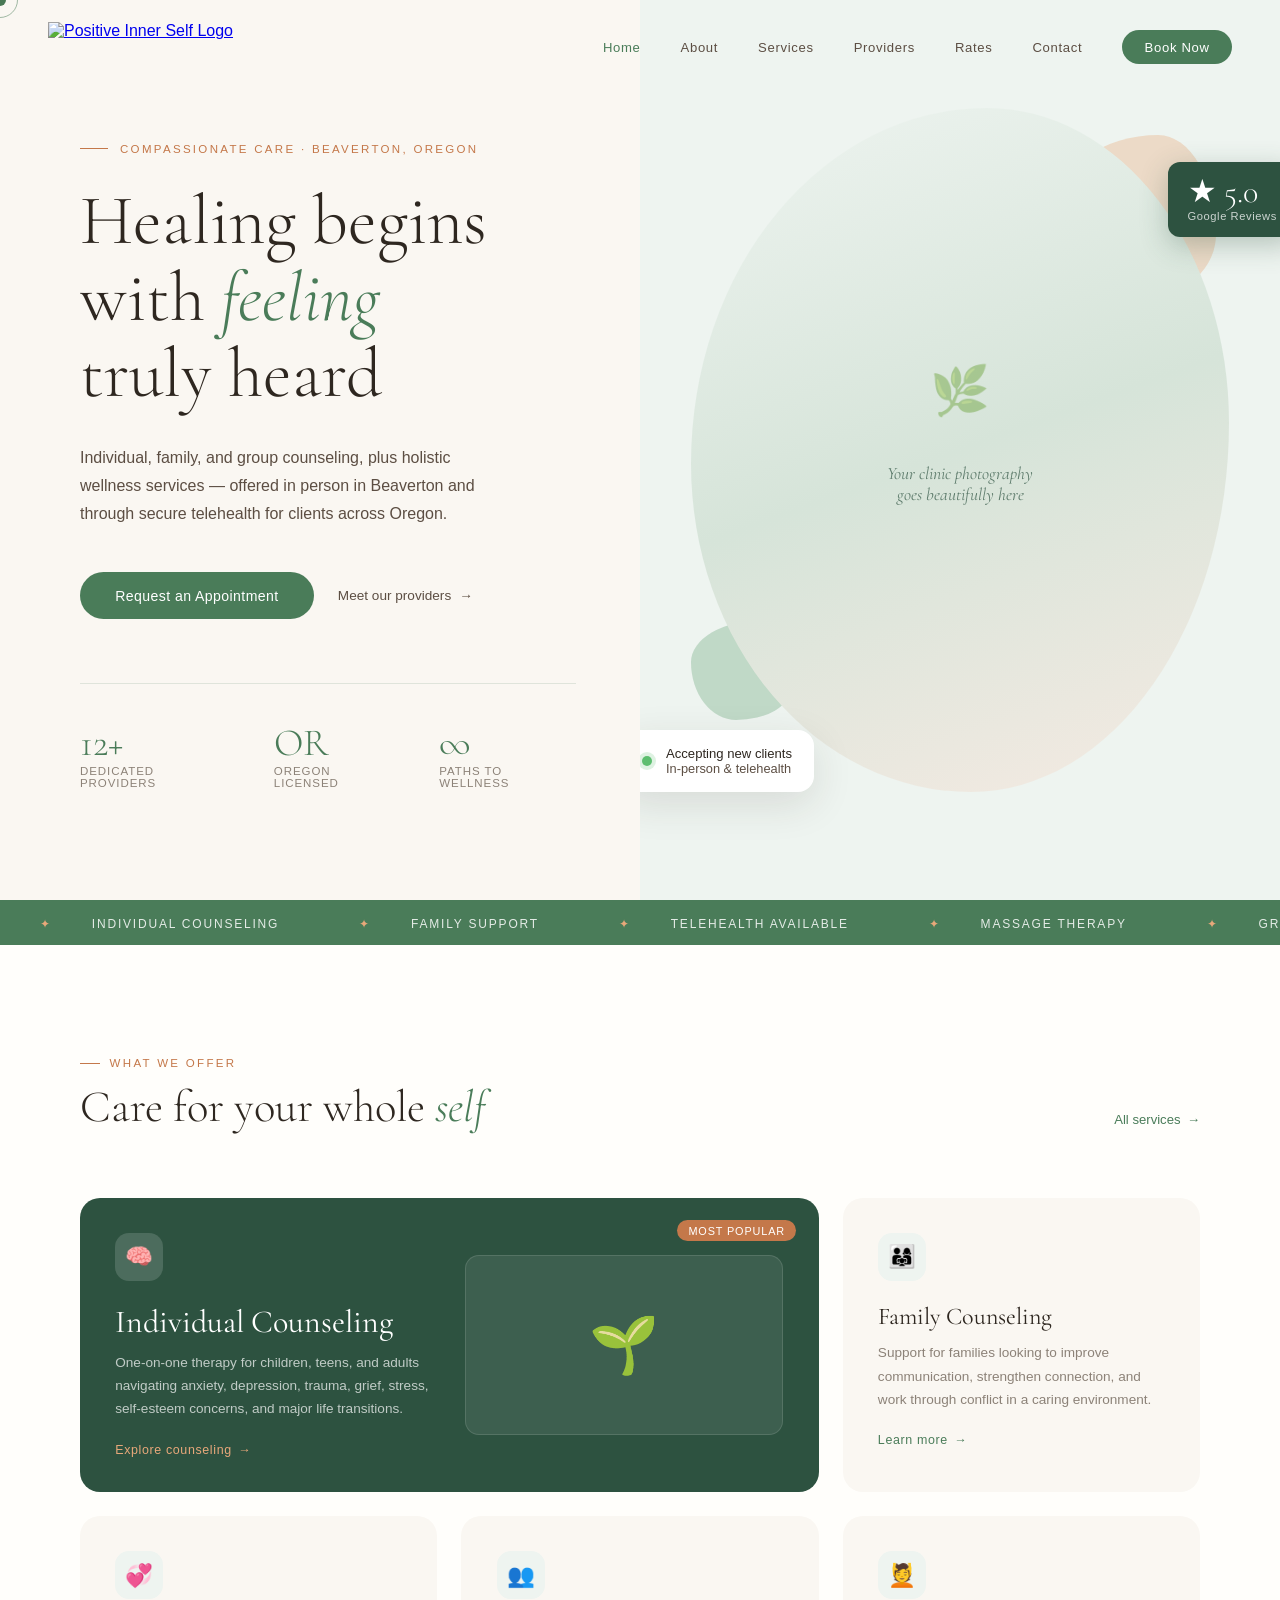
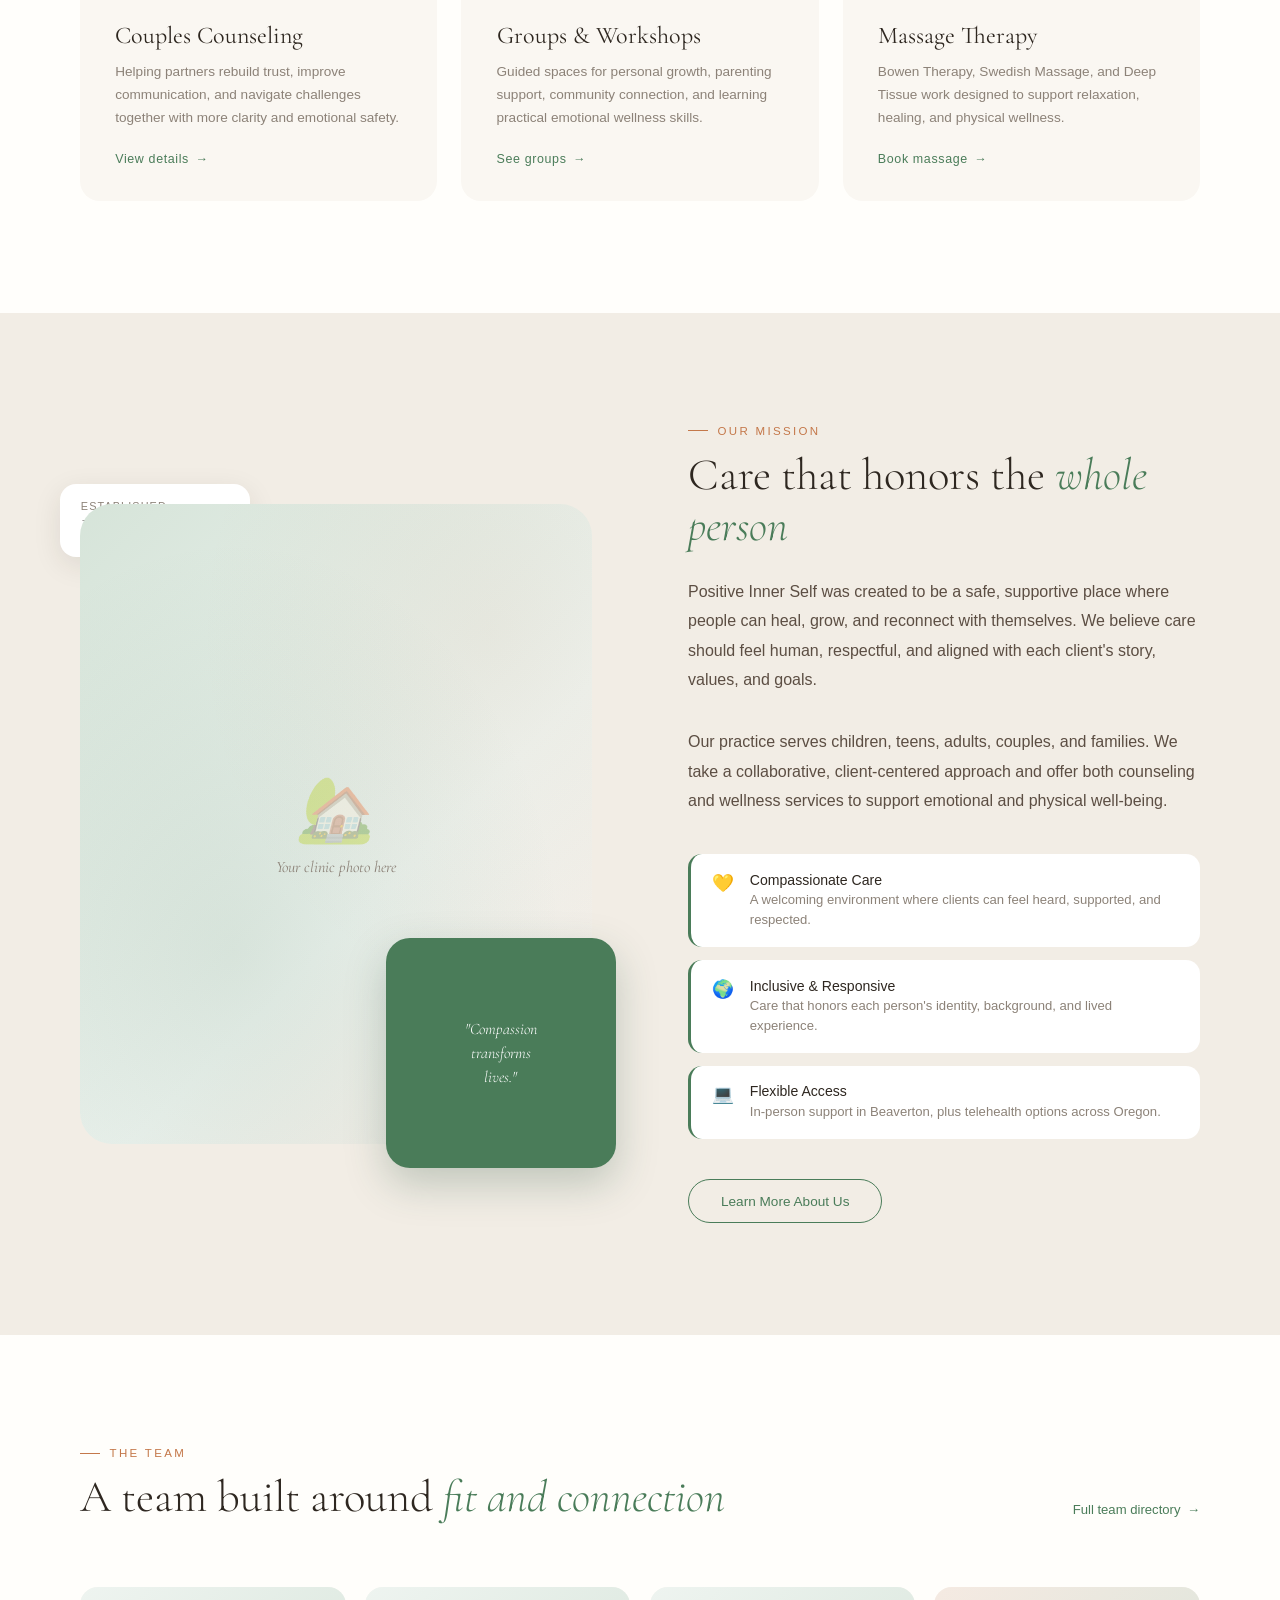
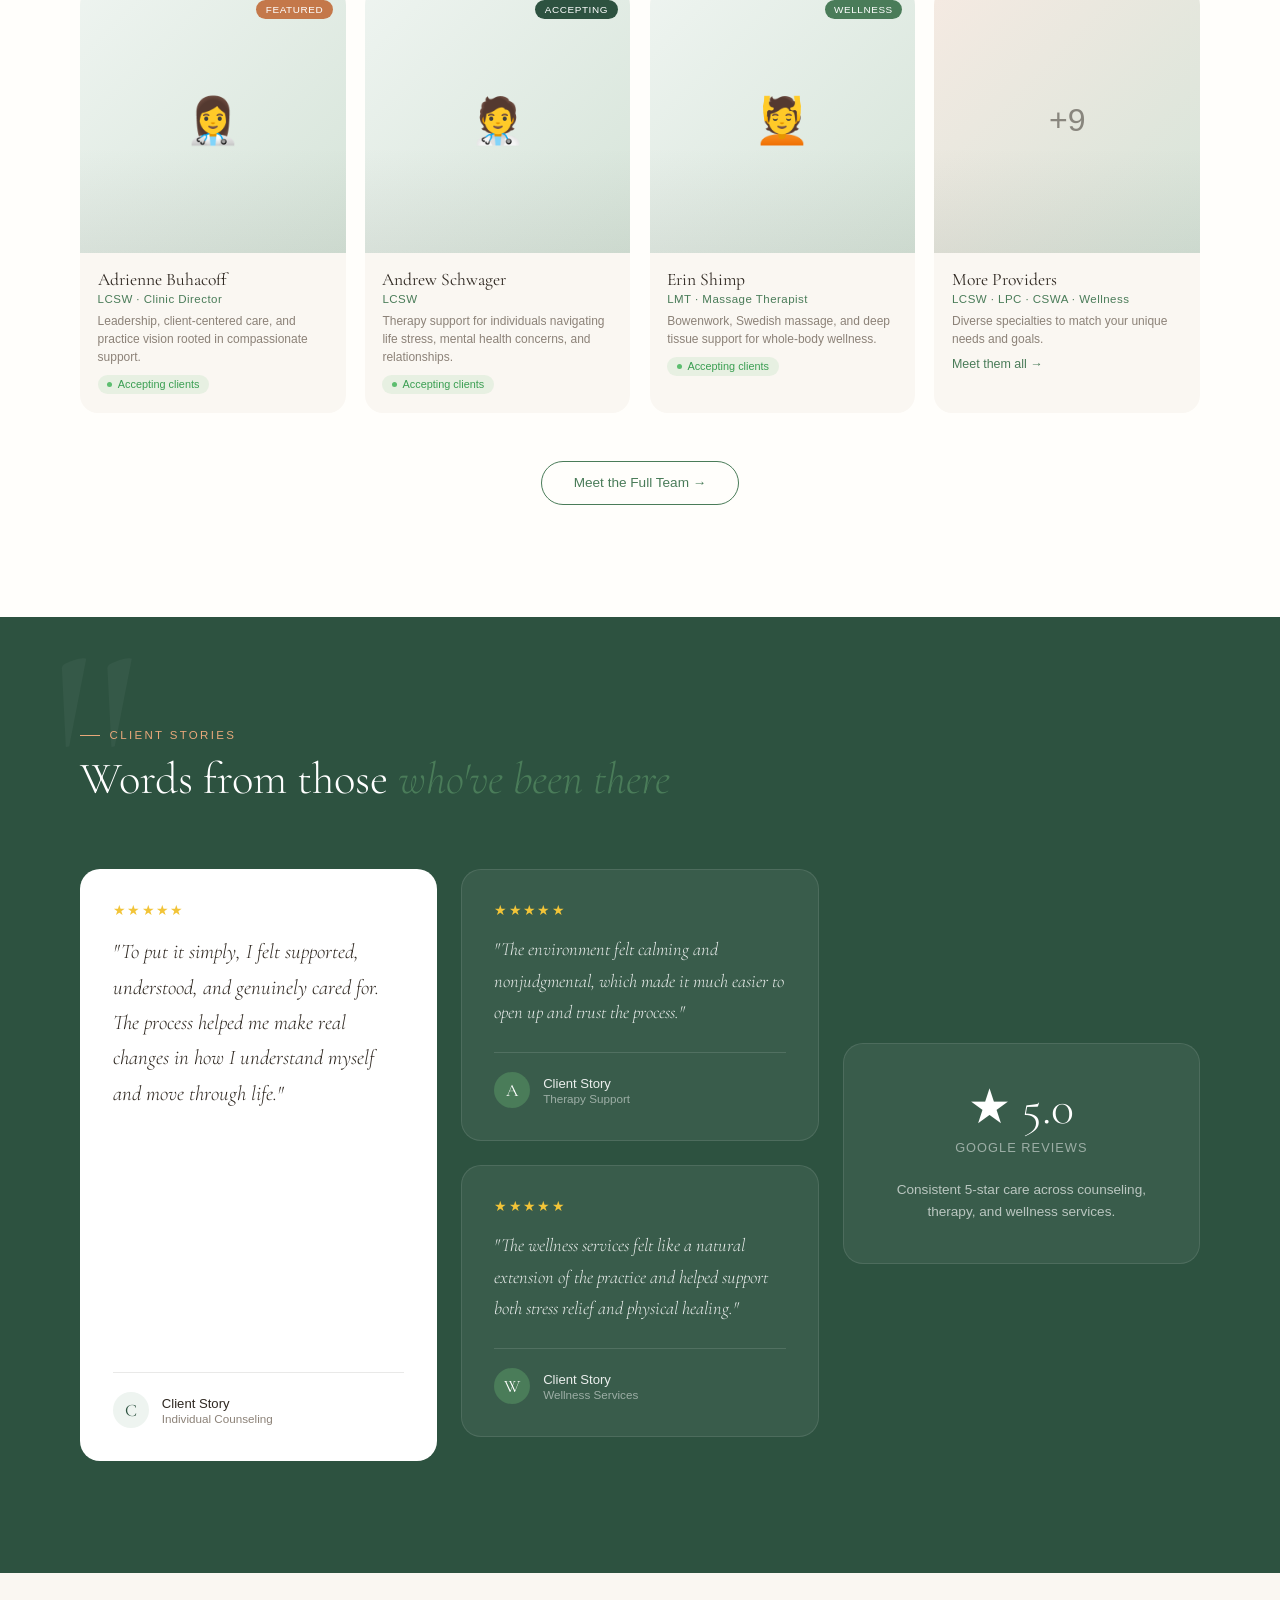
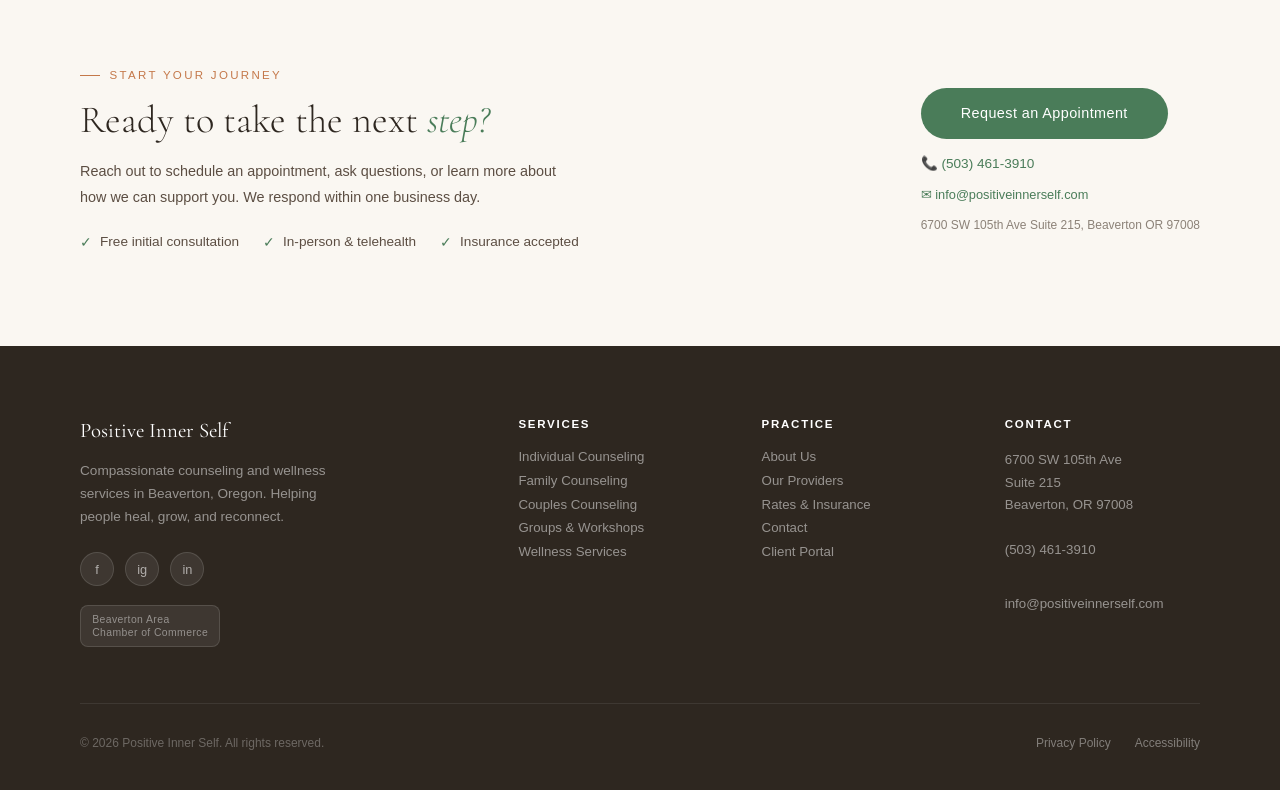
==== commit d334c8d3: "Update index.html" ====
--- a/index.html
+++ b/index.html
@@ -120,7 +120,7 @@
 
 <nav id="navbar">
   <a href="index.html" class="nav-logo">
-    <img src="PIS.png" alt="Positive Inner Self Logo">
+    <img src="logo.png" alt="Positive Inner Self Logo">
   </a>
   <div class="nav-links">
     <a href="index.html">Home</a>
--- a/style.css
+++ b/style.css
@@ -68,14 +68,17 @@
   padding: 1rem 3rem;
   border-bottom: 1px solid rgba(74,124,89,0.12);
 }
+.nav-logo img {
+  height: 50px;
+  max-height: 50px;
+  width: auto;
+  display: block;
+}
 .nav-logo {
-  font-family: 'Cormorant Garamond', serif;
-  font-size: 1.35rem;
-  font-weight: 500;
-  color: var(--sage-deep);
-  letter-spacing: 0.02em;
-  text-decoration: none;
-  line-height: 1.2;
+  display: flex;
+  align-items: center;
+  height: 50px;        /* prevents stretching */
+  overflow: hidden;    /* hides extra image space */
 }
 .nav-logo span { display: block; font-size: 0.65rem; font-family: 'DM Sans', sans-serif; font-weight: 300; color: var(--stone); letter-spacing: 0.15em; text-transform: uppercase; margin-top: 1px; }
 .nav-links { display: flex; align-items: center; gap: 2.5rem; }
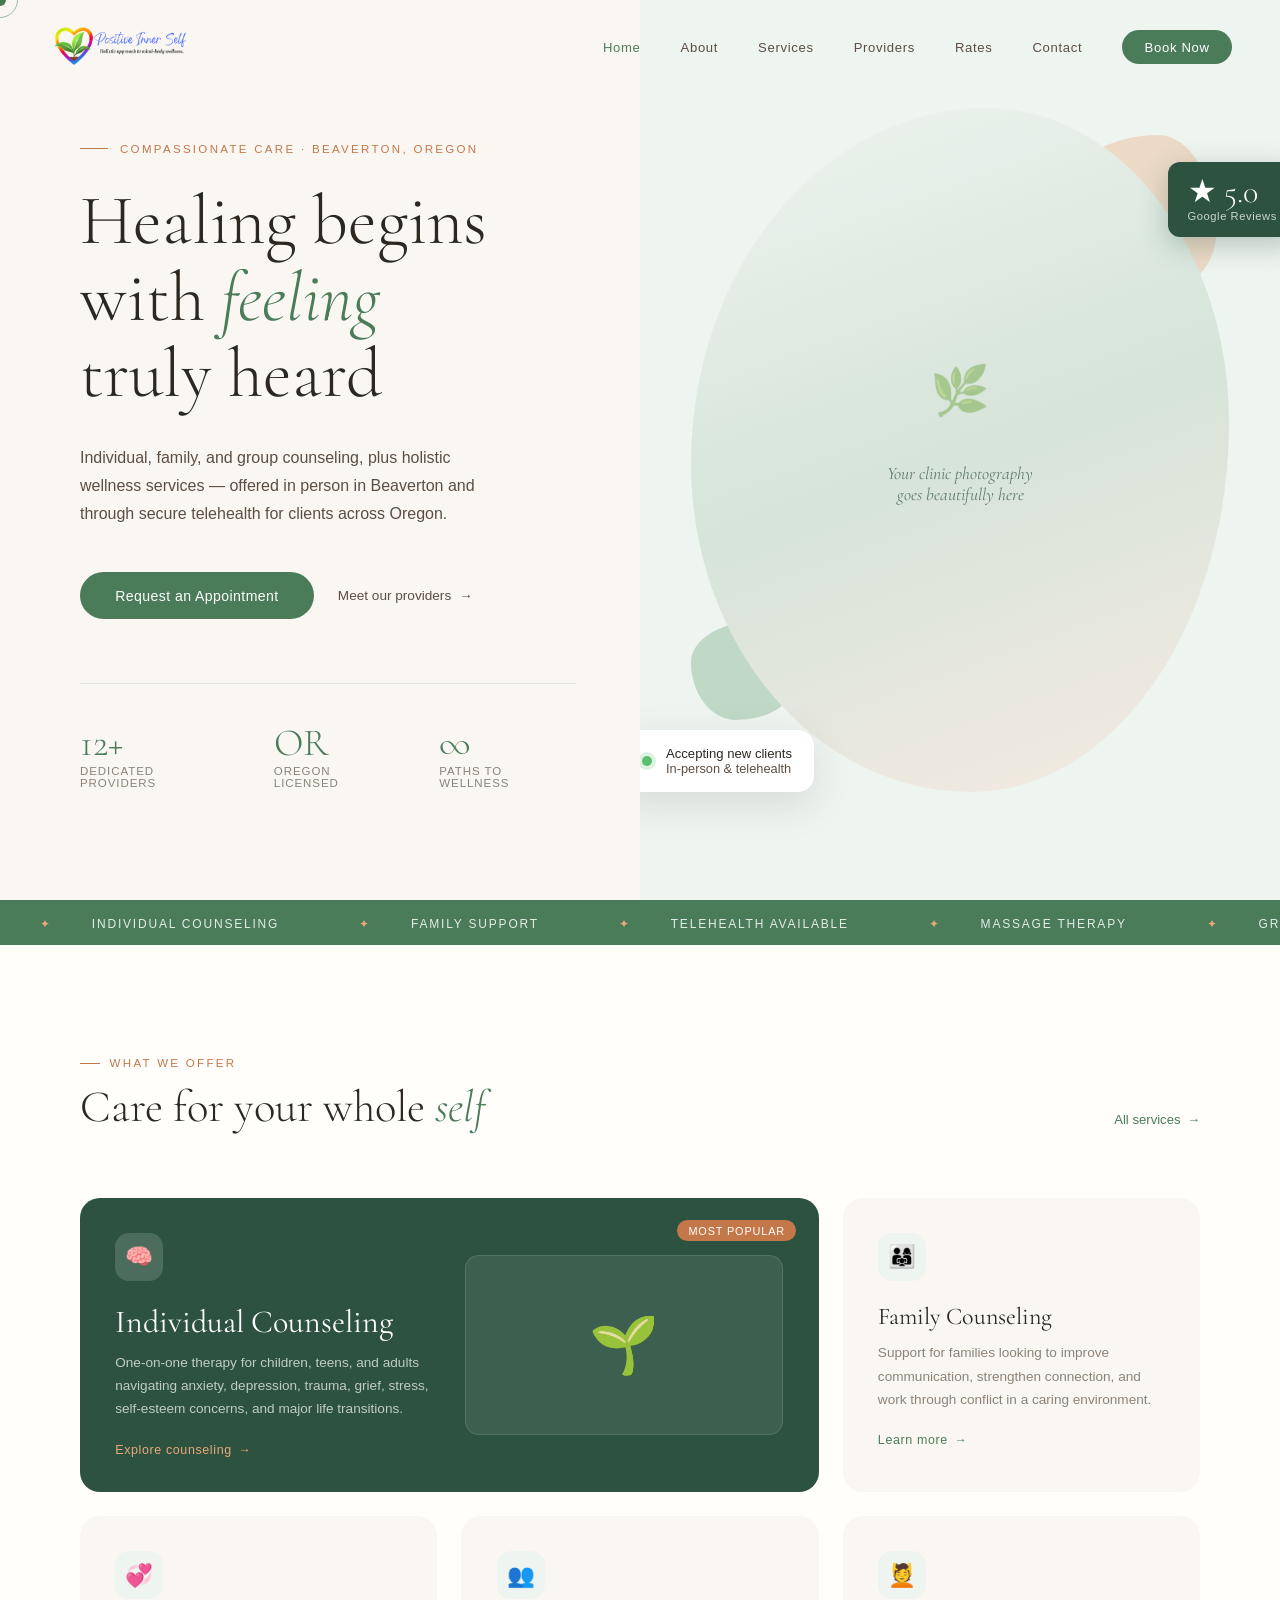
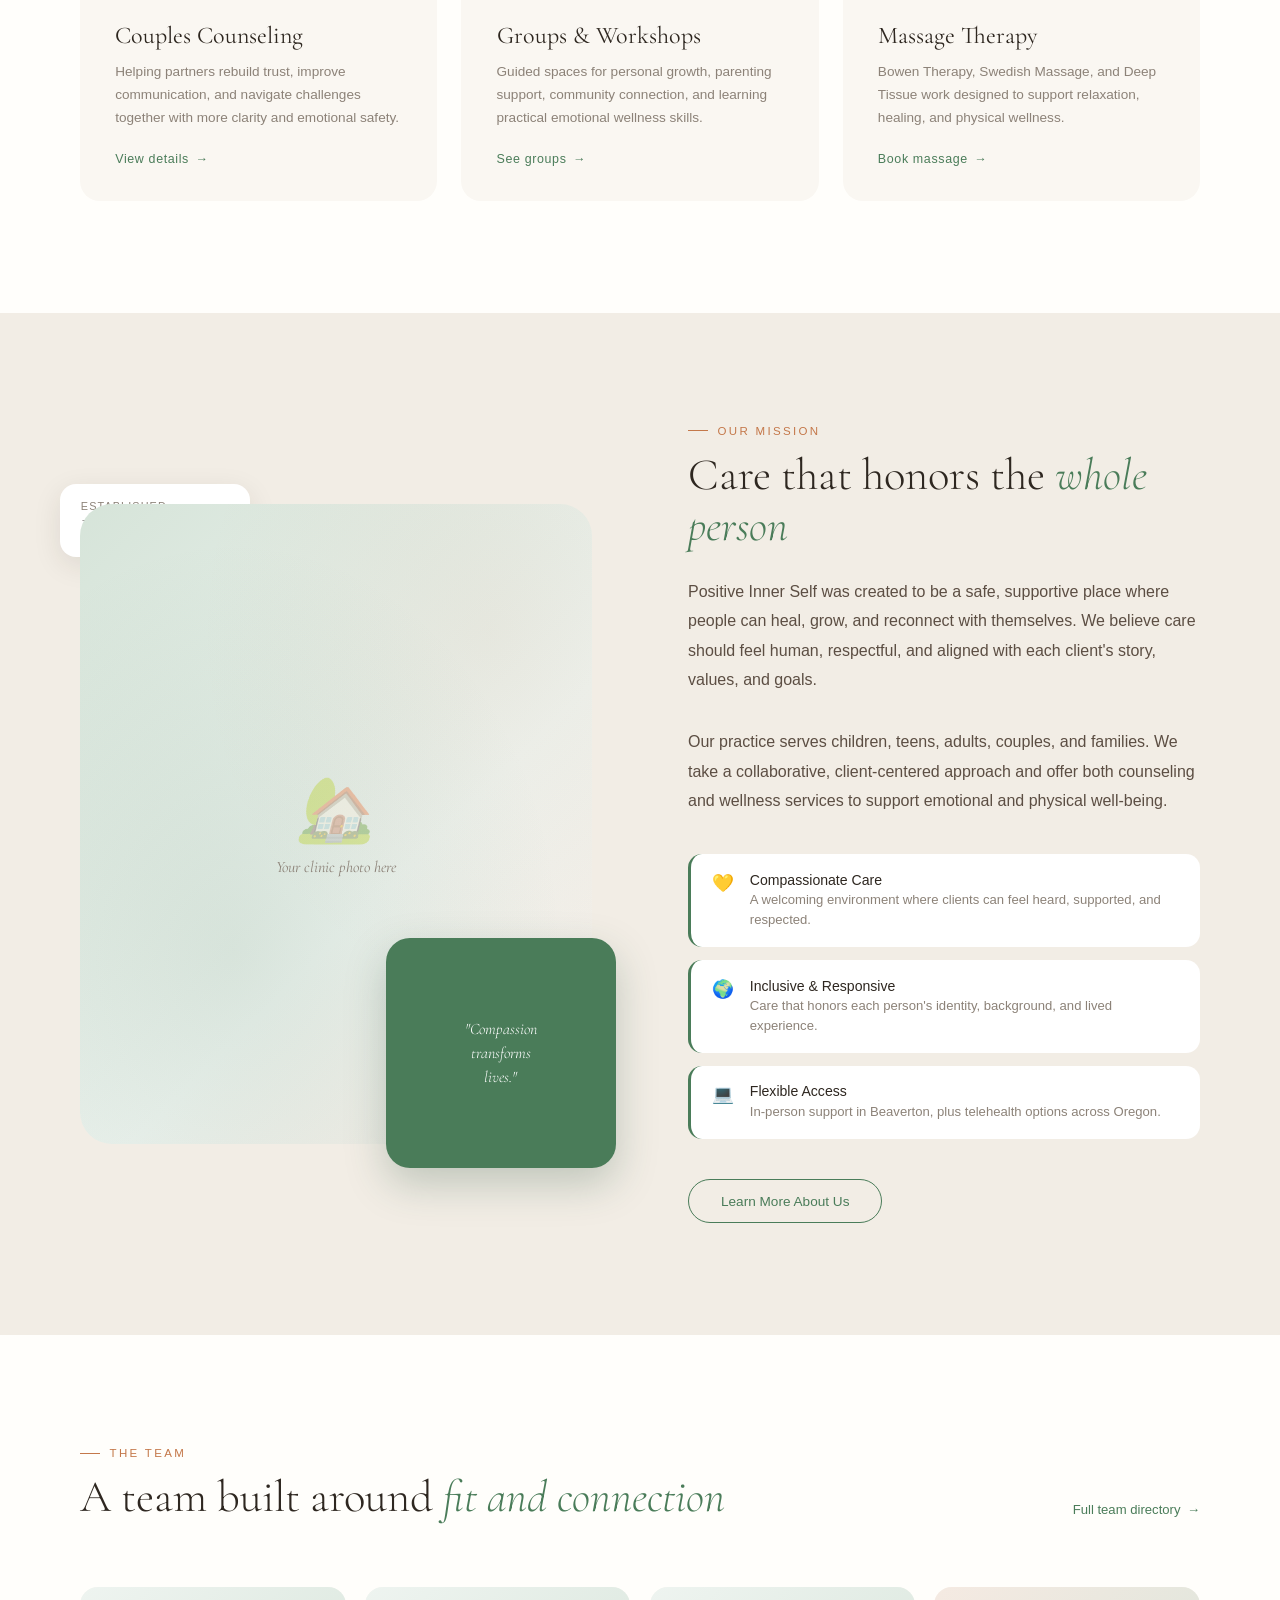
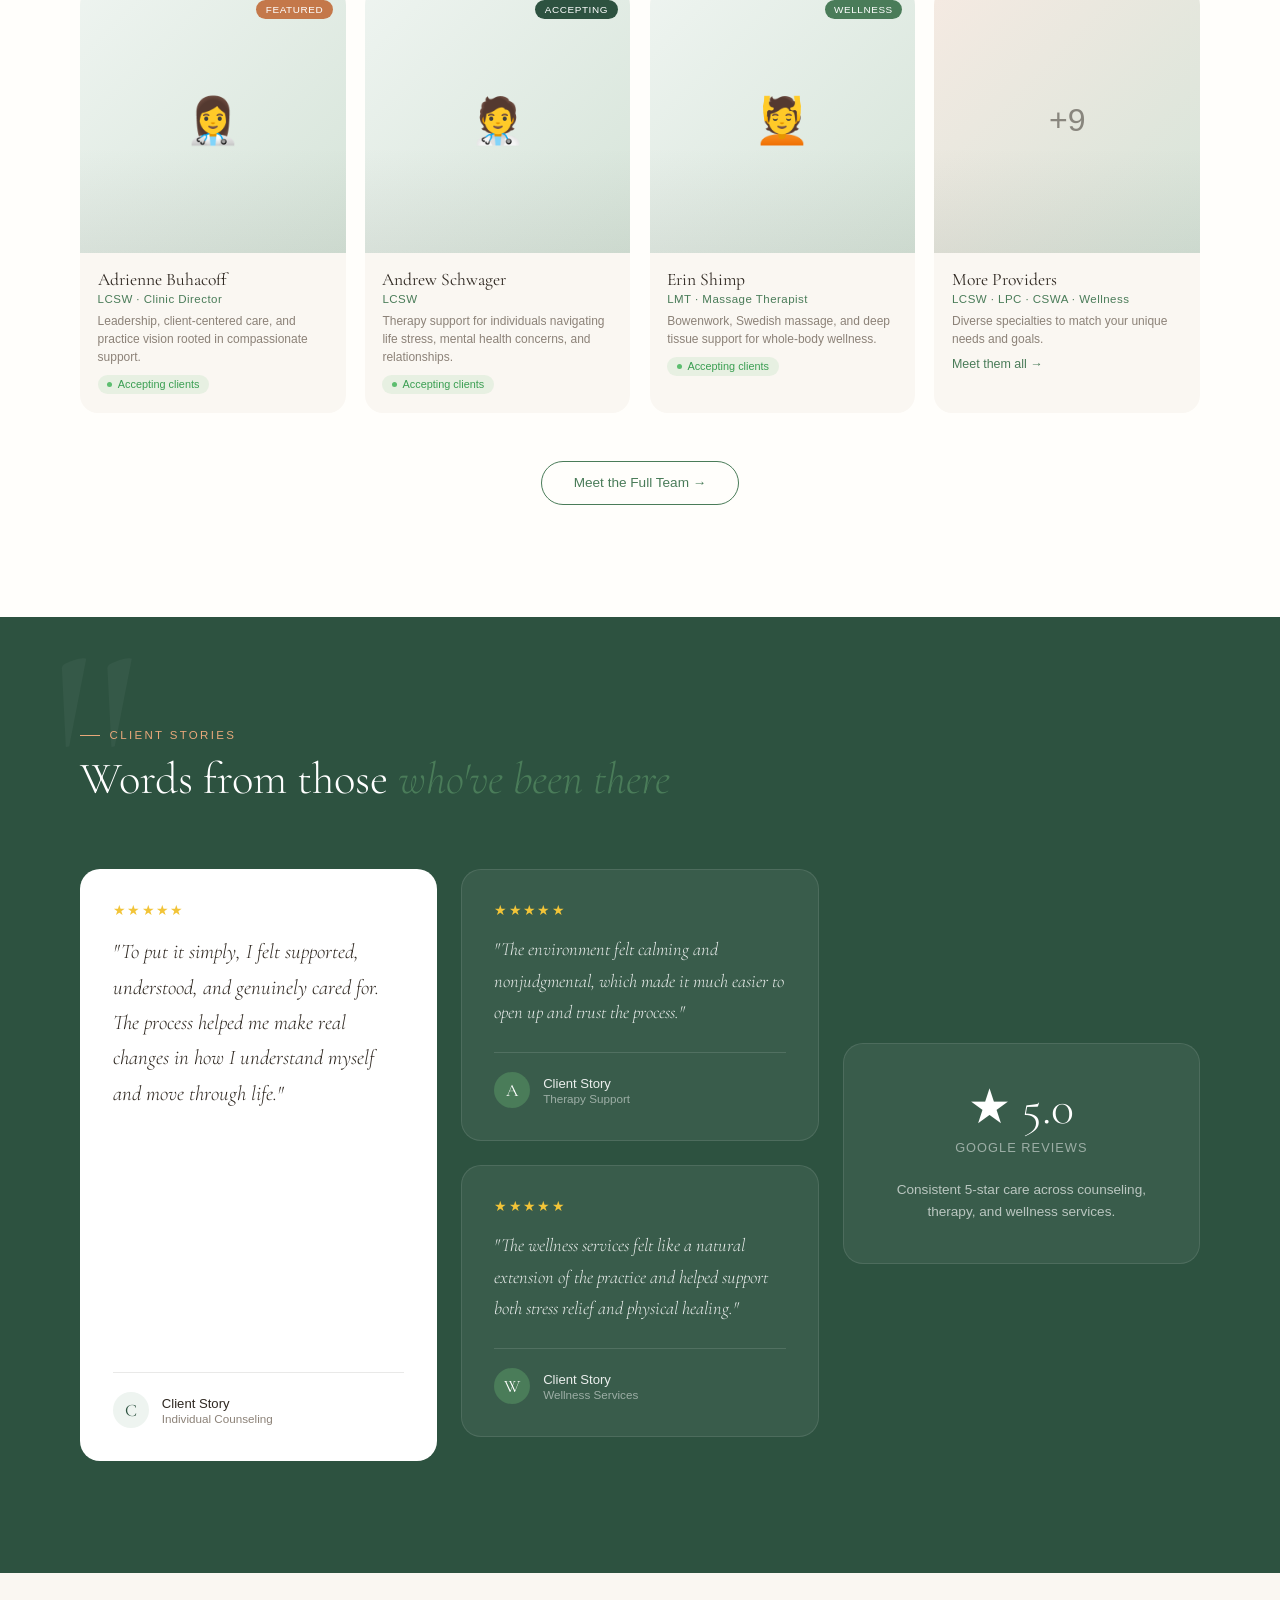
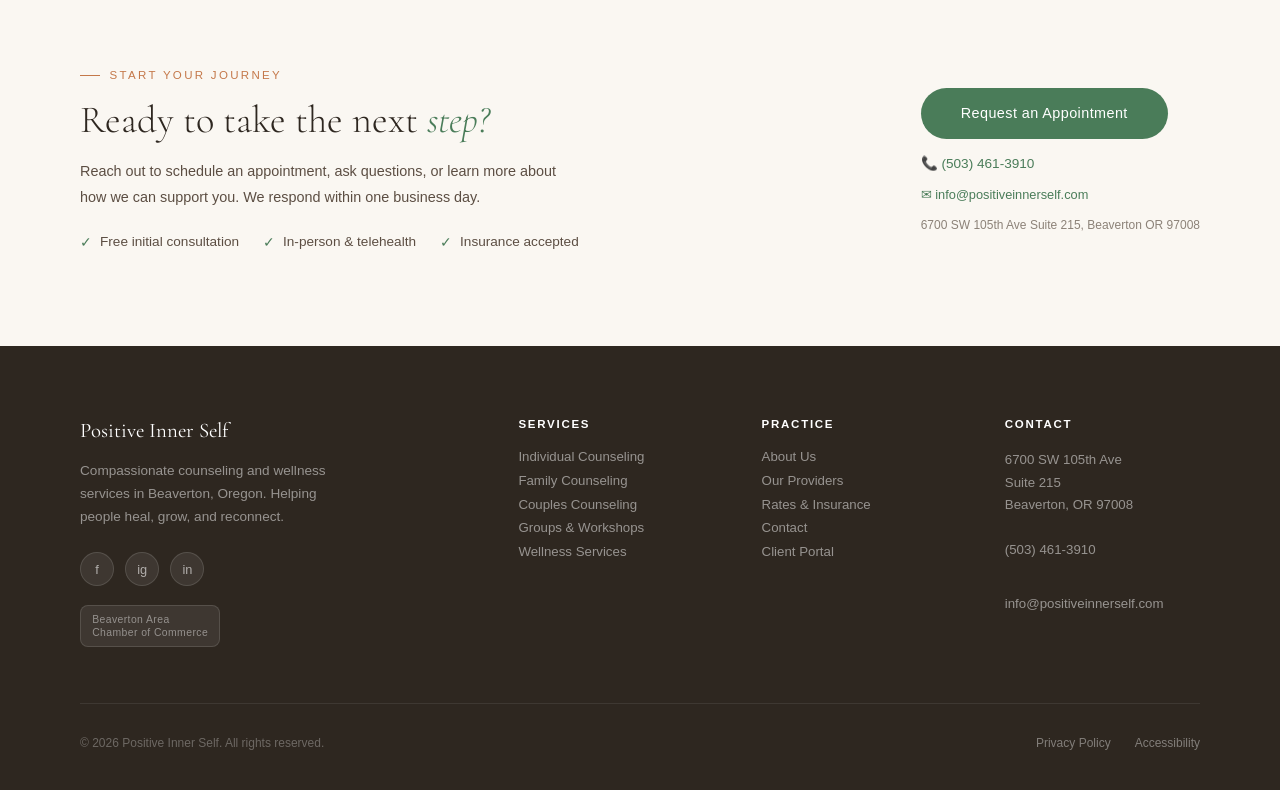
==== commit 05ff5792: "Update index.html" ====
--- a/index.html
+++ b/index.html
@@ -120,8 +120,9 @@
 
 <nav id="navbar">
   <a href="index.html" class="nav-logo">
-    <img src="logo.png" alt="Positive Inner Self Logo">
+    <img src="logo.png?v=4" alt="Positive Inner Self Logo">
   </a>
+
   <div class="nav-links">
     <a href="index.html">Home</a>
     <a href="about.html">About</a>
--- a/style.css
+++ b/style.css
@@ -70,15 +70,8 @@
 }
 .nav-logo img {
   height: 50px;
-  max-height: 50px;
   width: auto;
   display: block;
-}
-.nav-logo {
-  display: flex;
-  align-items: center;
-  height: 50px;        /* prevents stretching */
-  overflow: hidden;    /* hides extra image space */
 }
 .nav-logo span { display: block; font-size: 0.65rem; font-family: 'DM Sans', sans-serif; font-weight: 300; color: var(--stone); letter-spacing: 0.15em; text-transform: uppercase; margin-top: 1px; }
 .nav-links { display: flex; align-items: center; gap: 2.5rem; }
